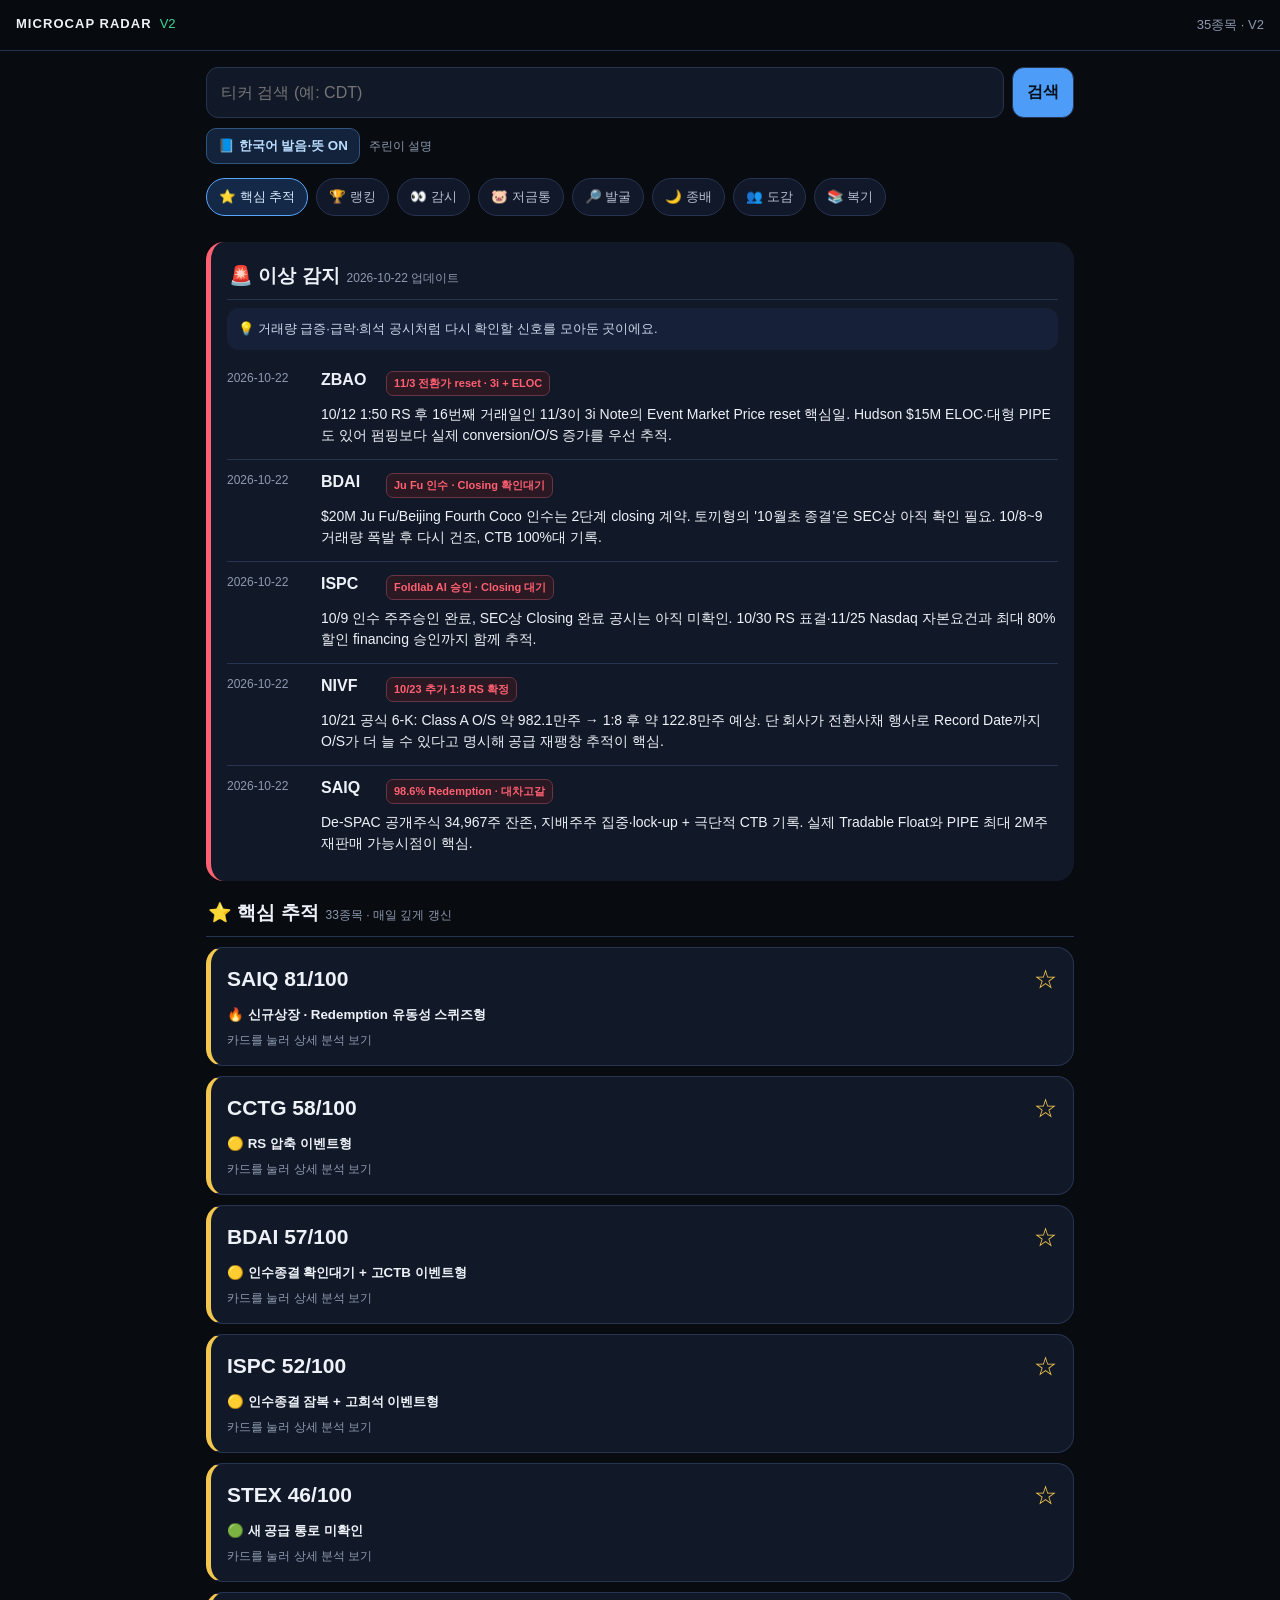
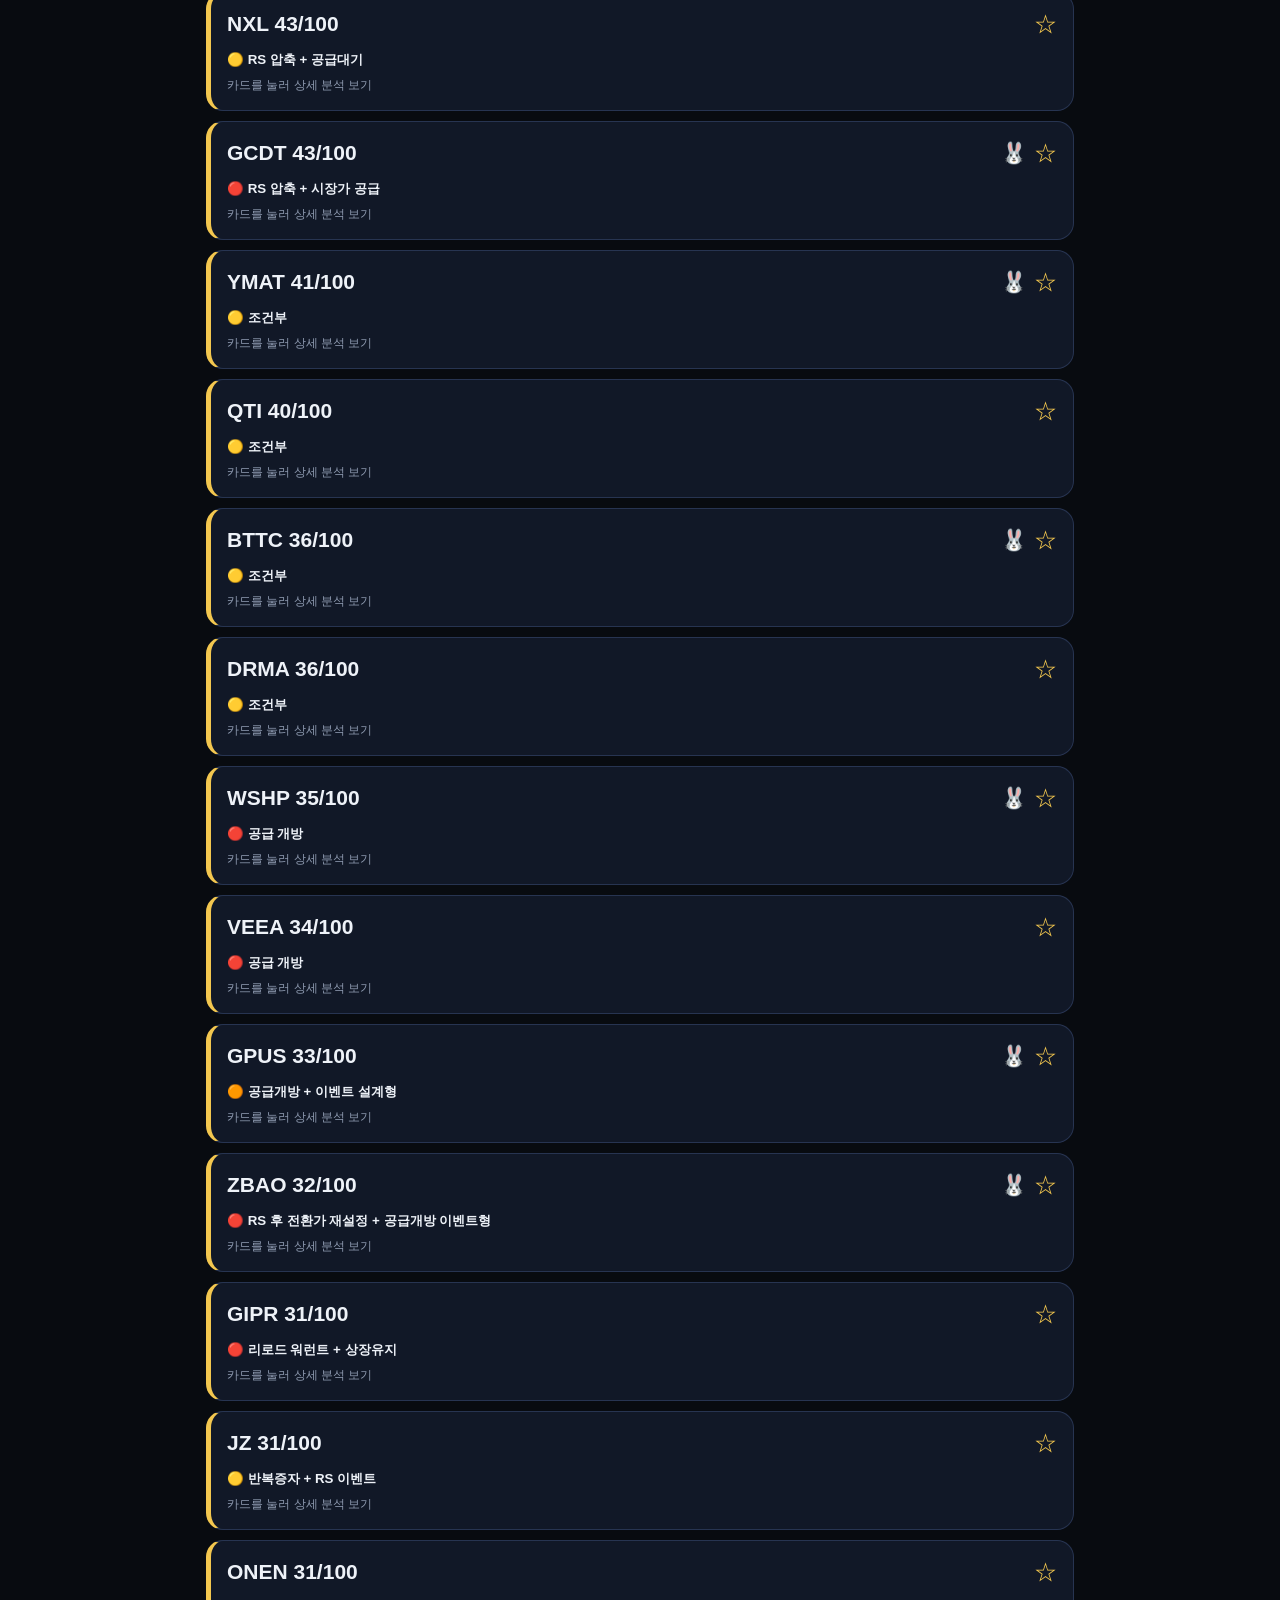
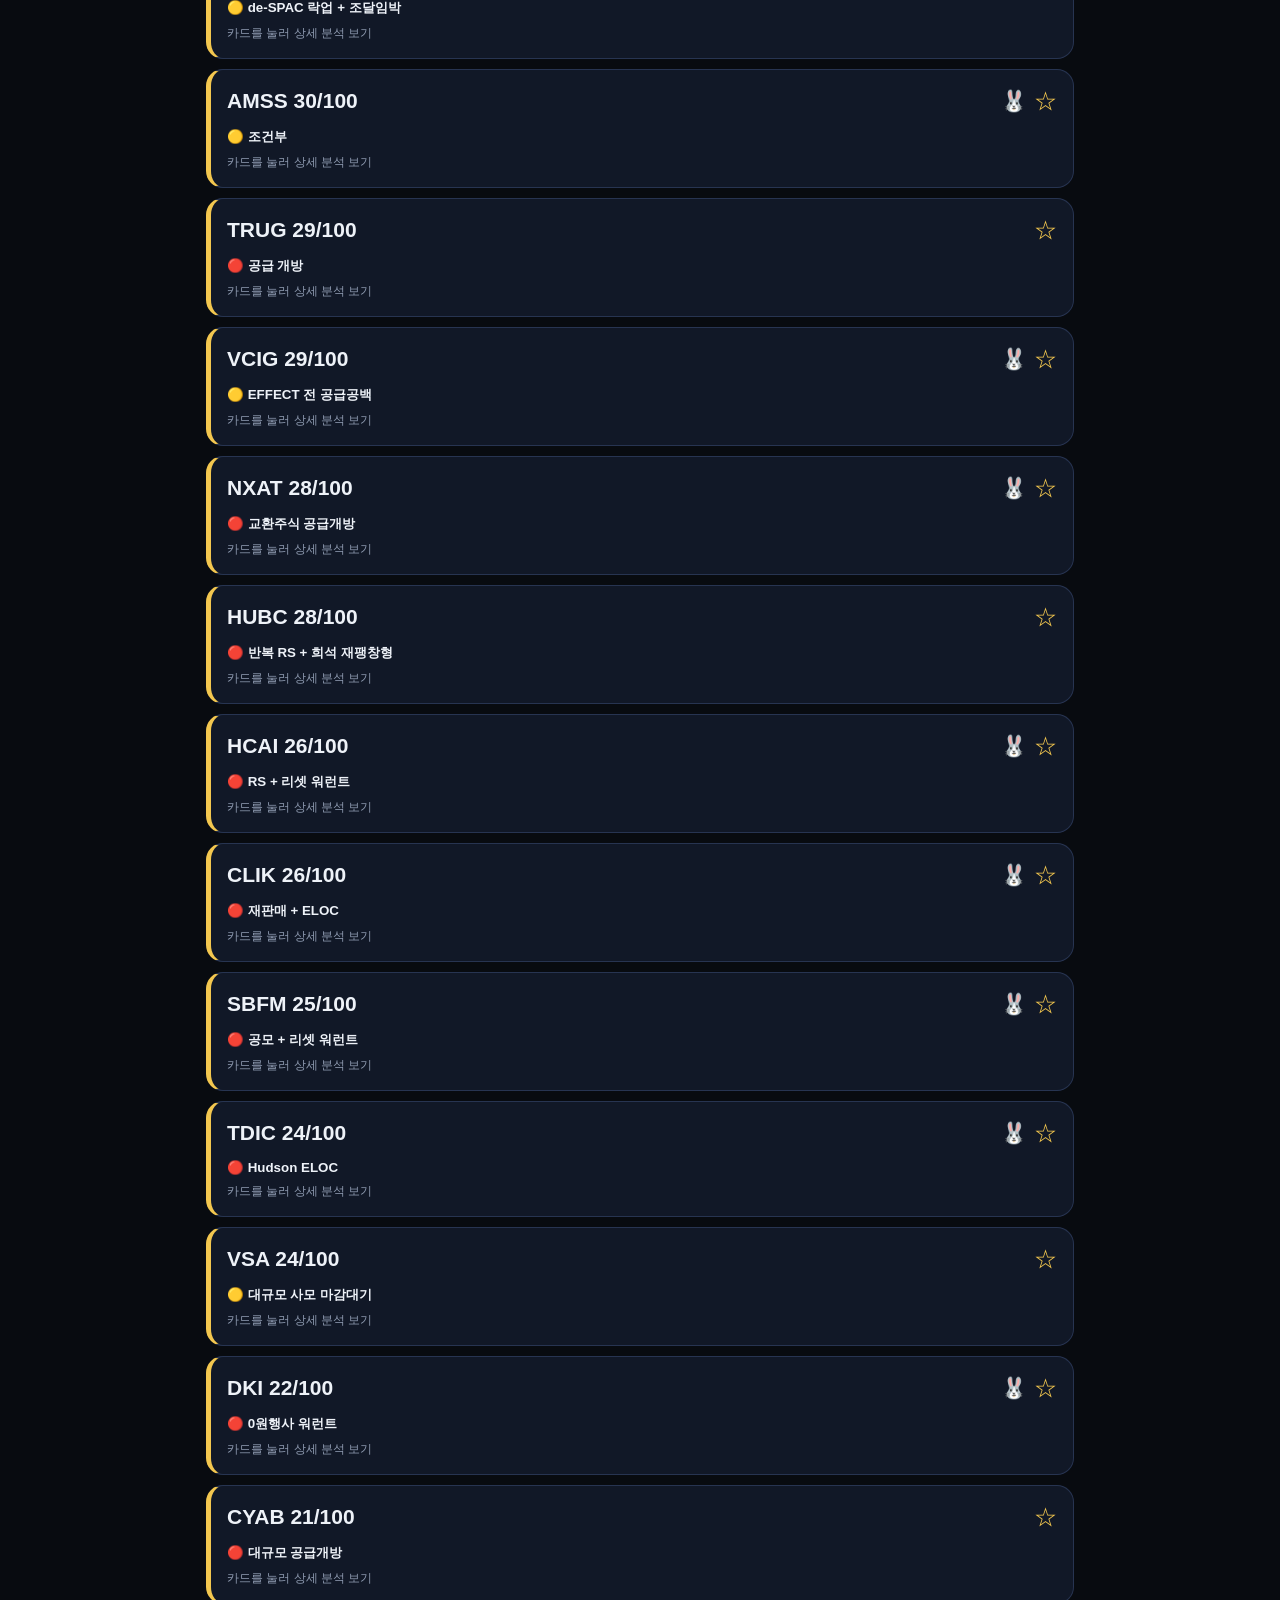
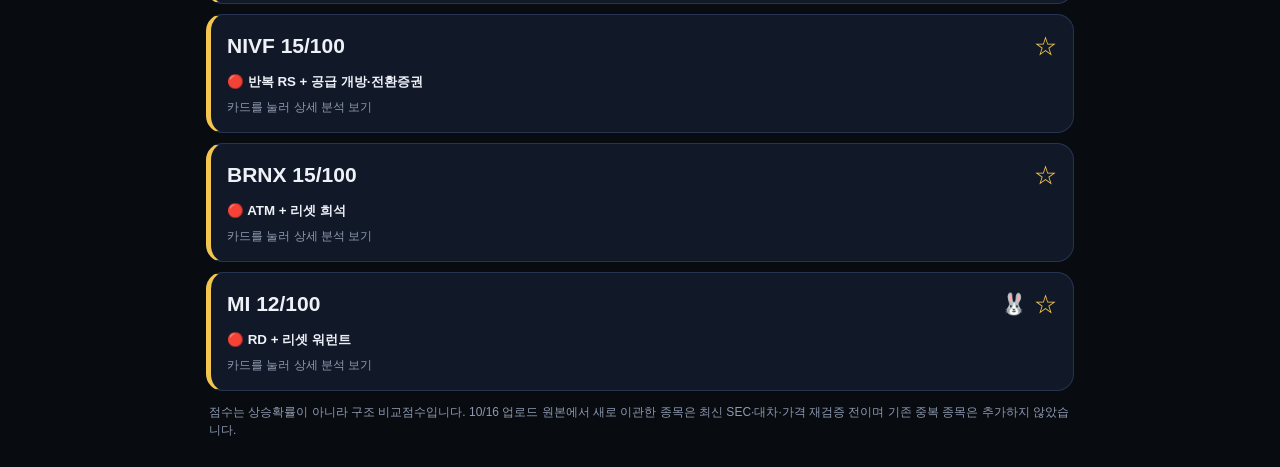
==== v2/index.html @ d3573df9 "V72 daily refresh cache bump" ====
<!doctype html>
<html lang="ko"><head><meta charset="utf-8"><meta name="viewport" content="width=device-width,initial-scale=1"><meta http-equiv="Cache-Control" content="no-cache, no-store, must-revalidate"><title>Microcap Radar V2</title><link rel="stylesheet" href="./app.css?v=20261023-72"></head>
<body><header><div><b>MICROCAP RADAR</b><span class="v">V2</span></div><div id="status">데이터 로딩…</div></header>
<main><section class="search"><input id="q" autocomplete="off" placeholder="티커 검색 (예: CDT)"><button id="go">검색</button></section><section class="tools"><button type="button" id="learnToggle" class="learnToggle" aria-pressed="true">📘 한국어 발음·뜻 ON</button><span>주린이 설명</span></section><nav id="tabs"></nav><section id="view"><div class="empty">데이터 로딩…</div></section></main>
<script src="./app.js?v=20261023-72"></script><script src="./discovery-v50.js?v=20261023-72"></script><script src="./discovery-august-v51.js?v=20261023-72"></script><script src="./discovery-july-v52.js?v=20261023-72"></script><script src="./supply-v20.js?v=20261023-72"></script><script src="./review-latest-v26.js?v=20261023-72"></script><script src="./review-framework-v47.js?v=20261023-72"></script><script src="./review-pattern-master-v55.js?v=20261023-72"></script><script src="./review-april-v71.js?v=20261023-72"></script><script src="./review-collapsed-v64.js?v=20261023-72"></script><script src="./home.js?v=20261023-72"></script><script src="./rankings.js?v=20261023-72"></script><script src="./closing.js?v=20261023-72"></script><script src="./piggy.js?v=20261023-72"></script><script src="./watch.js?v=20261023-72"></script><script src="./remove-memo-v40.js?v=20261023-72"></script><script src="./short-latest-v46.js?v=20261023-72"></script></body></html>
---- v2/app.css ----
:root{color-scheme:dark;--bg:#080b10;--panel:#111827;--panel2:#151f33;--line:#273451;--text:#eef2f8;--muted:#8e9ab0;--green:#38d996;--yellow:#f3c74f;--red:#ff6072;--blue:#5aa7ff;--purple:#a97cff}*{box-sizing:border-box}body{margin:0;background:var(--bg);color:var(--text);font-family:-apple-system,BlinkMacSystemFont,"Segoe UI",sans-serif}header{position:sticky;top:0;z-index:3;display:flex;justify-content:space-between;gap:12px;padding:16px;border-bottom:1px solid var(--line);background:#080b10f2;font-size:13px}header b{letter-spacing:.08em}.v{margin-left:8px;color:var(--green)}#status{color:var(--muted)}main{max-width:900px;margin:auto;padding:16px}.search{display:flex;gap:8px}.search input{flex:1}.search input,.search button{background:var(--panel);border:1px solid var(--line);color:var(--text);padding:14px;border-radius:12px;font-size:16px}.search button{font-weight:800;background:#4d9cf8;color:#06111e}.tools{display:flex;align-items:center;gap:9px;margin-top:10px;color:var(--muted);font-size:12px}.learnToggle{border:1px solid #31547b;background:#12233b;color:#b9dcff;padding:8px 11px;border-radius:10px;font-weight:750}.learnToggle.off{border-color:var(--line);background:#101724;color:var(--muted)}nav{display:flex;gap:8px;overflow:auto;padding:14px 0;scrollbar-width:none}nav button{white-space:nowrap;border:1px solid var(--line);background:#10182a;color:#b7c0d1;padding:9px 12px;border-radius:999px}nav button.active{border-color:var(--blue);background:#142847;color:#d7eaff}.card{background:var(--panel);border:1px solid var(--line);border-radius:18px;padding:17px;margin:12px 0}.hero{border-left:5px solid var(--yellow)}.hero.redBorder{border-left-color:var(--red)}.hero.greenBorder{border-left-color:var(--green)}.heroTop{display:flex;justify-content:space-between;align-items:flex-start;gap:12px}.hero h1,.discoveryHero h1,.reviewHero h1{margin:0;font-size:31px}.discoveryHero{border-left:5px solid var(--blue)}.reviewHero{border-left:5px solid var(--green)}.sub,.muted{color:var(--muted);margin-top:4px}.score{font-size:27px;font-weight:900}.red{color:var(--red)}.yellow{color:var(--yellow)}.green{color:var(--green)}.blue{color:var(--blue)}.badges{display:flex;gap:7px;flex-wrap:wrap;margin:13px 0}.badges span{padding:5px 9px;border-radius:8px;background:#182238;font-size:13px;font-weight:700}.lead{font-size:15px;line-height:1.55}.metricgrid{display:grid;grid-template-columns:1fr 1fr;gap:9px;margin:12px 0}.metric{background:var(--panel2);border:1px solid var(--line);border-radius:14px;padding:13px}.metric span{display:block;color:var(--muted);font-size:12px;margin-bottom:6px}.metric b{font-size:14px;line-height:1.4}h2{font-size:18px;margin:0 0 13px}.row{display:grid;grid-template-columns:minmax(100px,35%) 1fr;gap:14px;padding:10px 0;border-bottom:1px solid #202b40;line-height:1.45}.row:last-child{border:0}.row strong{font-size:14px}.key{color:var(--muted);font-size:13px}.items{display:grid;gap:9px}.item{background:#151f31;border-radius:12px;padding:12px 13px;line-height:1.55}.danger{border-left:4px solid var(--red)}.schedule{border-left:4px solid var(--yellow)}.validation{border-left:4px solid var(--purple)}.memoCard{border-left:4px solid var(--blue)}.memo{white-space:pre-wrap;line-height:1.65}.empty{color:var(--muted);padding:40px 4px;text-align:center}.error{color:var(--red)}.term{white-space:nowrap}.termHelp{display:inline;color:#8fb2d8;font-size:.82em;font-weight:500}.termHelp:before{content:' ('}.termHelp:after{content:')'}body.hideLearn .termHelp{display:none}.beginnerNote{margin:12px 0 0;background:#142139;border:1px solid #243b5d;border-radius:12px;padding:11px 12px;color:#c9d9eb;font-size:13px;line-height:1.55}.beginnerNote b{color:#fff}.discoveryList{display:grid;gap:8px}.candidate{width:100%;display:grid;grid-template-columns:30px 1fr 52px;gap:10px;align-items:center;text-align:left;border:1px solid var(--line);background:var(--panel2);color:var(--text);border-radius:14px;padding:12px}.rank{color:var(--muted);font-weight:800}.candidateMain b{display:block;font-size:17px}.candidateMain small{display:block;color:var(--muted);margin-top:4px;line-height:1.35}.candidateScore{text-align:right;font-size:20px;font-weight:900;color:var(--blue)}.candidateScore small{display:block;font-size:11px;color:var(--muted);margin-top:3px}.discoveryFoot{font-size:12px;line-height:1.5;margin-top:12px}.homeSection{margin:12px 0}.homeTitle{display:flex;align-items:baseline;gap:7px;padding:7px 2px 10px;border-bottom:1px solid var(--line)}.homeTitle b{font-size:19px}.homeTitle span{font-size:12px;color:var(--muted)}.anomalyPanel{border-left:5px solid var(--red);background:var(--panel);border-radius:18px;padding:14px 16px}.anomalyHint{background:#172039;border-radius:12px;padding:11px;margin:8px 0;color:#cbd6e8;font-size:13px;line-height:1.5}.anomalyRow{display:grid;grid-template-columns:84px 55px auto;gap:8px 10px;padding:13px 0;border-bottom:1px solid var(--line);align-items:start}.anomalyRow:last-child{border:0}.aDate{color:var(--muted);font-size:12px}.aBadge{color:var(--red);border:1px solid #693443;background:#2a1822;padding:4px 7px;border-radius:7px;font-size:11px;font-weight:800;width:max-content}.aText{grid-column:2/4;line-height:1.5;font-size:14px}.coreGrid{display:grid;grid-template-columns:1fr;gap:10px;margin-top:10px}.coreCard{text-align:left;color:var(--text);background:var(--panel);border:1px solid var(--line);border-left:5px solid var(--yellow);border-radius:17px;padding:16px}.coreTop{display:flex;justify-content:space-between;align-items:center}.coreTop strong{font-size:21px}.coreTop em{font-style:normal}.coreTop span{font-size:23px;color:var(--yellow)}.coreSignal{font-weight:800;margin:11px 0 8px}.coreCard small,.homeNote{color:var(--muted);font-size:12px}.homeNote{line-height:1.5;padding:0 3px}.reviewLegend{margin-top:10px;padding:10px 12px;border-radius:11px;background:#132036;color:#c8d7ea;font-size:13px}.patternList{display:grid;gap:8px}.pattern{background:var(--panel2);border:1px solid var(--line);border-radius:13px;padding:11px 13px}.pattern summary{font-weight:850;cursor:pointer}.pattern p{font-size:13px;line-height:1.5;margin:9px 0 0}.reviewCases{display:grid;gap:10px}.reviewCase{background:var(--panel2);border:1px solid var(--line);border-radius:15px;padding:14px}.reviewTop b{font-size:19px}.reviewTop span{display:block;color:var(--muted);font-size:12px;margin-top:3px}.pricePath{display:flex;align-items:center;gap:7px;flex-wrap:wrap;margin:11px 0 8px;font-size:14px}.pricePath span{background:#101a2c;border-radius:9px;padding:7px 9px}.pricePath small{color:var(--muted);margin-left:4px}.pricePath i{font-style:normal;color:var(--muted)}.setup,.lesson{font-size:13px;line-height:1.55;margin:7px 0}.lesson{color:#d9e5f3}.reviewCase .lesson{border-top:1px solid #26334a;padding-top:8px}.rankTabs{display:flex;gap:7px;overflow-x:auto;padding:4px 0 10px;scrollbar-width:none}.rankTabs button{flex:0 0 auto;border:1px solid var(--line);background:#111a2d;color:#aeb9cd;border-radius:10px;padding:8px 11px;font-size:12px;font-weight:800}.rankTabs button.active{border-color:var(--blue);background:#163056;color:#dbeaff}.rankDesc{font-size:12px;line-height:1.45;margin-bottom:7px}.rankList{border-top:1px solid var(--line)}.rankRow{width:100%;display:grid;grid-template-columns:39px 1fr 59px;gap:8px;align-items:center;text-align:left;border:0;border-bottom:1px solid var(--line);background:transparent;color:var(--text);padding:13px 5px}.rankRow:last-child{border-bottom:0}.rankNo{font-size:21px;font-weight:850;text-align:center}.rankMain b{display:block;font-size:18px;letter-spacing:.02em}.rankMain small{display:block;color:var(--muted);font-size:11px;line-height:1.35;margin-top:3px}.rankMain .rankReason{color:#b9c8dc;font-size:11px}.rankRow>strong{font-size:19px;text-align:right;color:#eef3fb;white-space:nowrap}.ladderCard{border-left:4px solid var(--purple)}.ladderHint,.supplyHint{background:#151f31;border-radius:11px;padding:10px 11px;color:#b8c5d8;font-size:12px;line-height:1.5;margin-bottom:12px}.ladder{position:relative;padding-left:14px}.ladder:before{content:'';position:absolute;left:20px;top:9px;bottom:9px;width:2px;background:#334566}.ladderStep{position:relative;display:grid;grid-template-columns:105px 1fr;gap:12px;padding:11px 0 11px 24px;border-bottom:1px solid #202b40}.ladderStep:last-child{border:0}.ladderStep:before{content:'';position:absolute;left:0;top:18px;width:11px;height:11px;border-radius:50%;background:#101827;border:3px solid #65789c}.ladderStep.current:before{background:var(--blue);border-color:var(--blue)}.ladderStep.risk:before{border-color:var(--red)}.ladderStep.gate:before{border-color:var(--yellow)}.ladderPrice b{font-size:18px}.ladderPrice span{display:block;margin-top:3px;font-size:12px;color:var(--green)}.ladderInfo strong{font-size:14px}.ladderInfo small{display:block;color:var(--muted);font-size:12px;line-height:1.45;margin-top:4px}.supplyCard{border-left:4px solid var(--red)}.supplyHead{display:flex;justify-content:space-between;gap:10px}.supplyHead>b{color:var(--red);font-size:13px}.supplyStats{display:grid;grid-template-columns:repeat(3,1fr);gap:8px;margin-bottom:13px}.supplyStats>div{background:#151f31;border-radius:12px;padding:11px}.supplyStats span{display:block;color:var(--muted);font-size:11px;line-height:1.3;min-height:28px}.supplyStats b{display:block;font-size:14px;line-height:1.35;margin-top:5px}.supplyItems{border-top:1px solid var(--line)}.supplyItem{padding:13px 0;border-bottom:1px solid #202b40}.supplyItem:last-child{border:0}.supplyItem>div{display:flex;justify-content:space-between;gap:10px}.supplyItem strong{font-size:15px}.supplyItem>div>b{font-size:15px;text-align:right}.supplyItem>span{display:inline-block;margin-top:6px;padding:4px 7px;border-radius:7px;background:#2a1822;border:1px solid #693443;color:#ff7d8b;font-size:11px;font-weight:800}.supplyItem p{margin:7px 0 0;color:var(--muted);font-size:12px;line-height:1.5}@media(max-width:520px){main{padding:12px}.hero h1,.discoveryHero h1,.reviewHero h1{font-size:27px}.score{font-size:24px}.row{font-size:13px}.card{padding:15px}.metricgrid{grid-template-columns:1fr 1fr}.term{white-space:normal}.anomalyRow{grid-template-columns:76px 48px auto}.aText{grid-column:2/4}.coreCard{padding:15px}.pricePath{gap:5px}.reviewCase{padding:13px}.rankTabs{gap:6px;padding-bottom:10px}.rankTabs button{padding:8px 11px;font-size:12px}.rankList{margin:0 -1px}.rankRow{grid-template-columns:38px minmax(0,1fr) 58px;gap:8px;padding:13px 3px}.rankNo{font-size:21px}.rankMain b{font-size:18px}.rankMain small{font-size:11px;margin-top:3px;line-height:1.35}.rankRow>strong{font-size:19px}.rankDesc{font-size:12px}.ladderStep{grid-template-columns:92px 1fr;gap:9px;padding-left:22px}.ladderPrice b{font-size:17px}.supplyStats{gap:6px}.supplyStats>div{padding:9px 8px}.supplyStats b{font-size:12px}.supplyItem strong,.supplyItem>div>b{font-size:14px}}
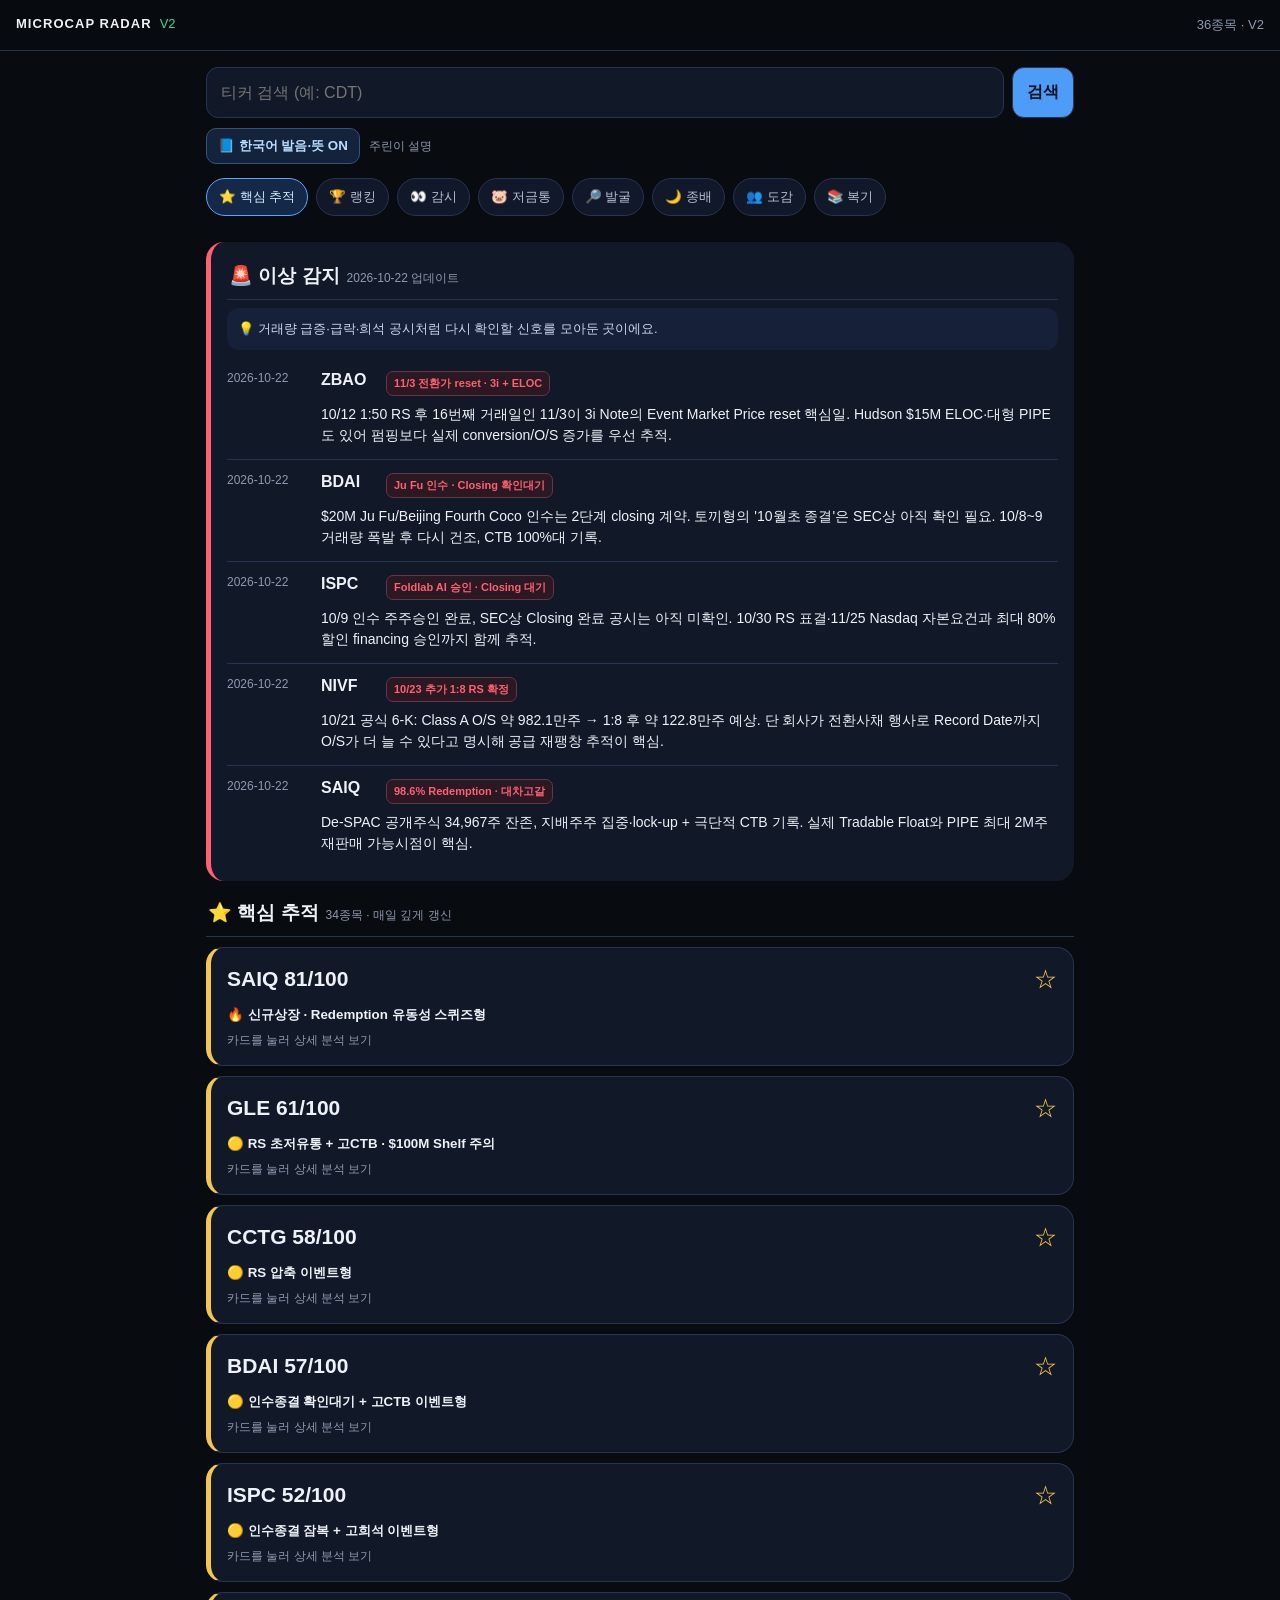
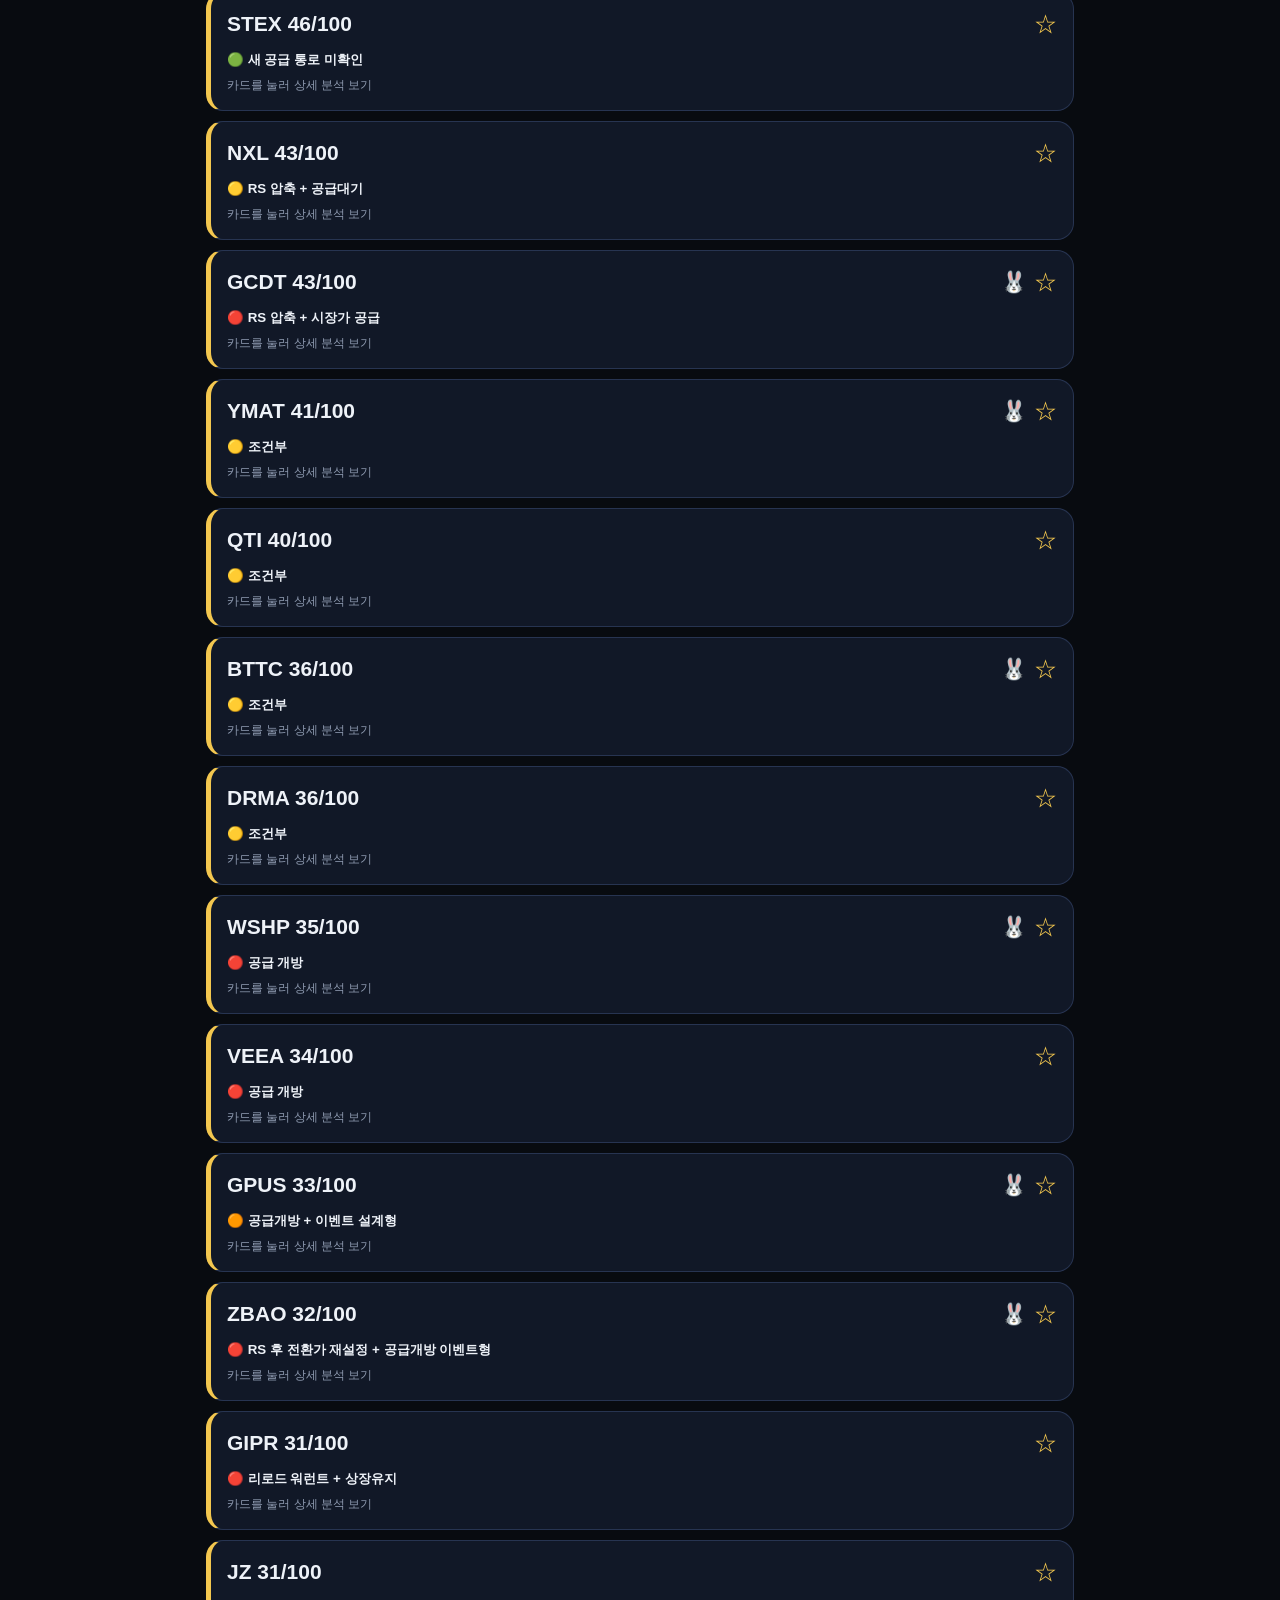
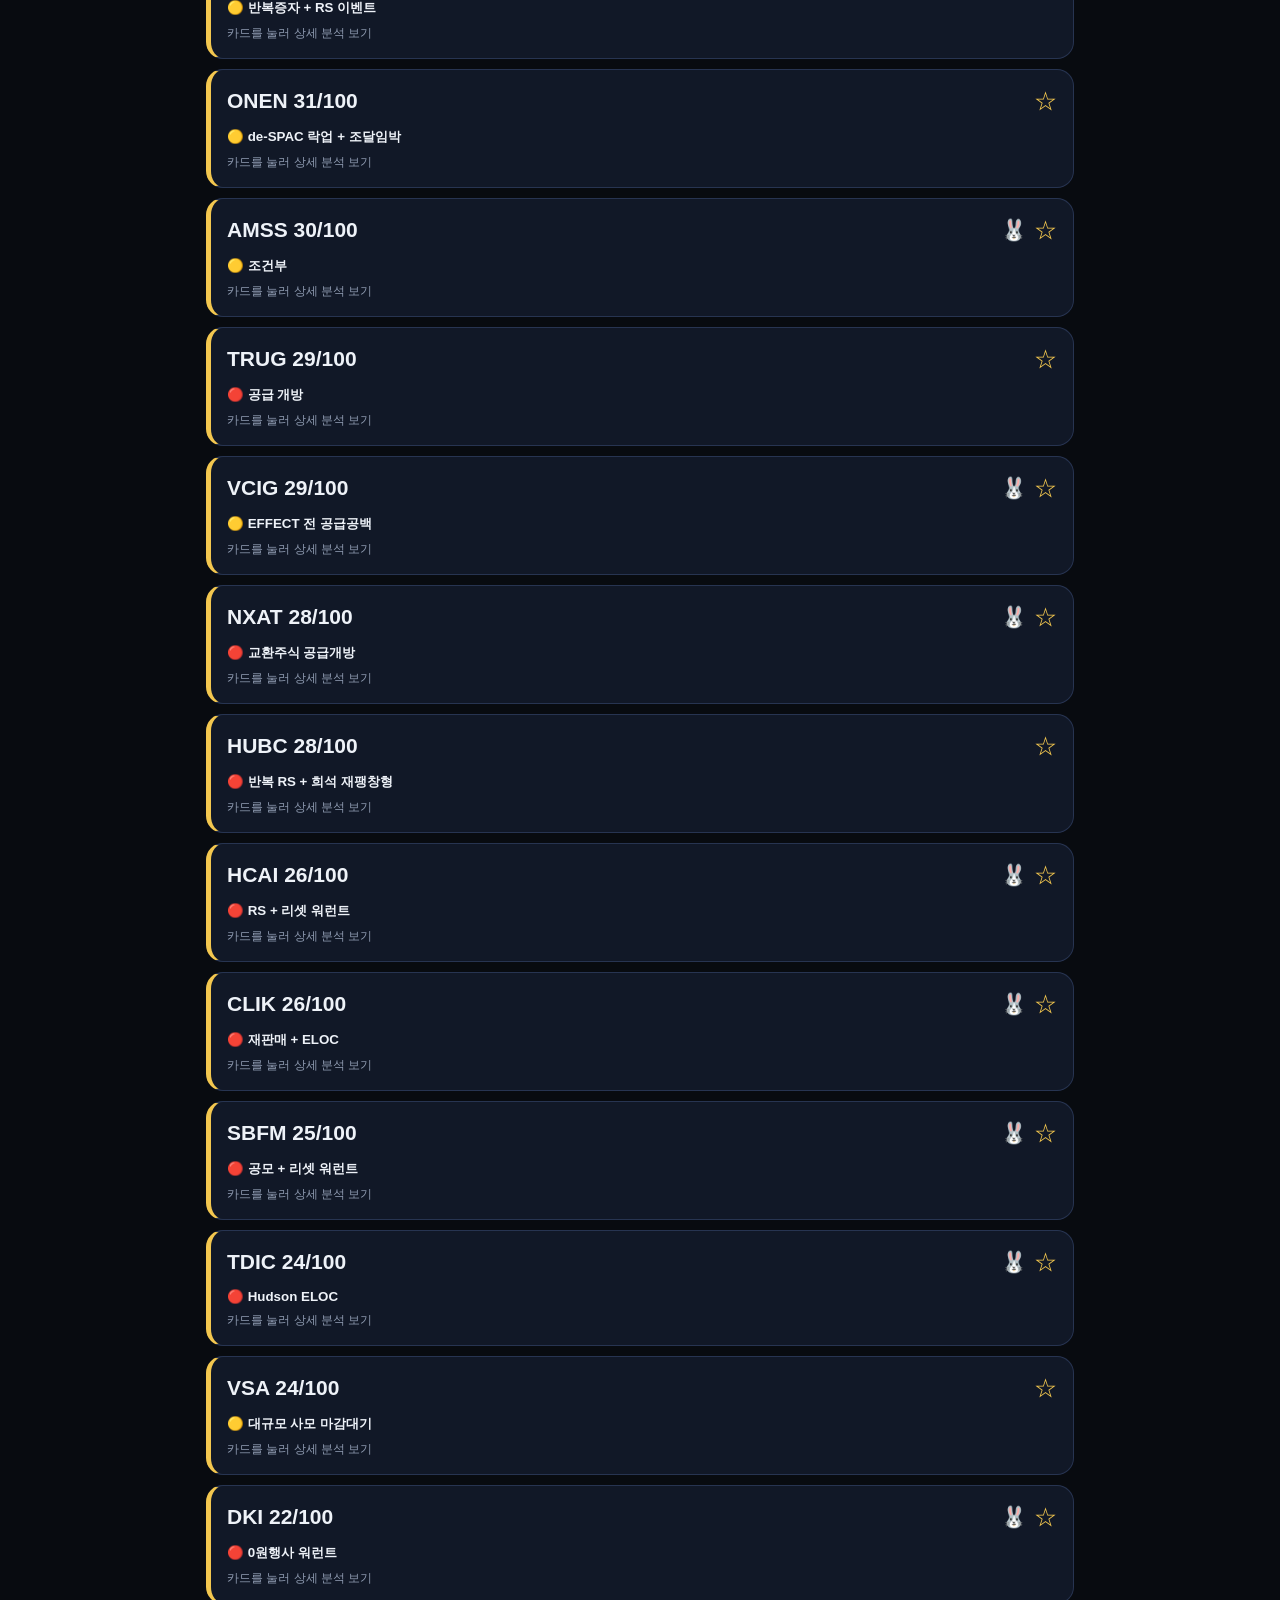
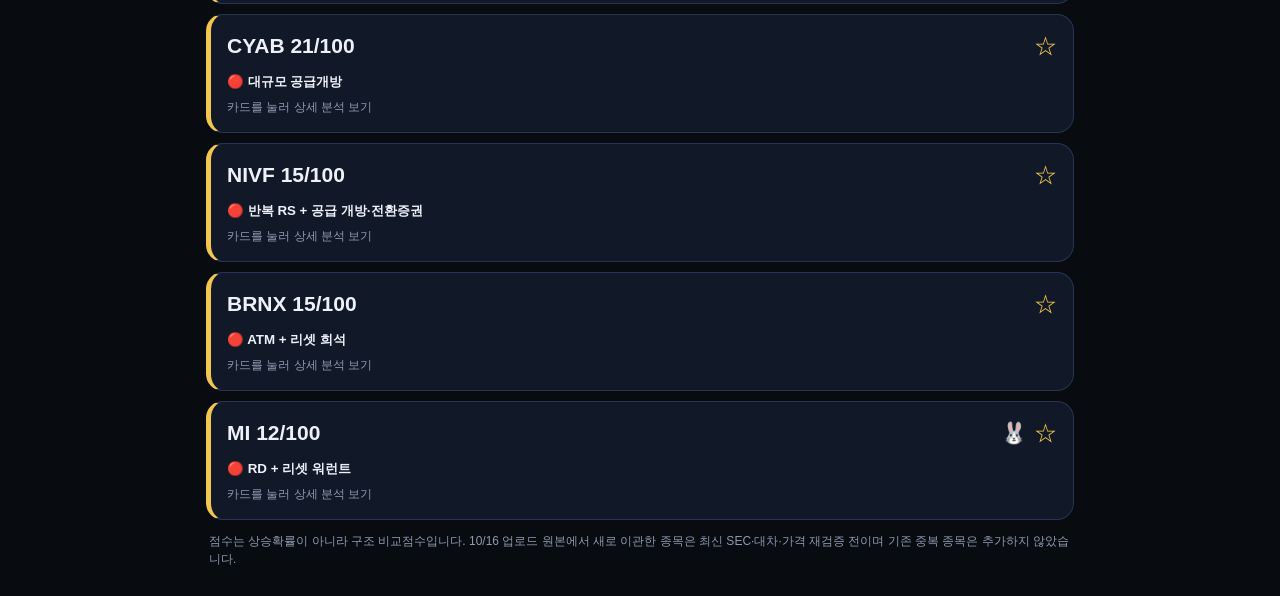
==== commit 4bb615c7: "Load GLE V74 integration" ====
--- a/v2/index.html
+++ b/v2/index.html
@@ -1,5 +1,5 @@
 <!doctype html>
-<html lang="ko"><head><meta charset="utf-8"><meta name="viewport" content="width=device-width,initial-scale=1"><meta http-equiv="Cache-Control" content="no-cache, no-store, must-revalidate"><title>Microcap Radar V2</title><link rel="stylesheet" href="./app.css?v=20261023-72"></head>
+<html lang="ko"><head><meta charset="utf-8"><meta name="viewport" content="width=device-width,initial-scale=1"><meta http-equiv="Cache-Control" content="no-cache, no-store, must-revalidate"><title>Microcap Radar V2</title><link rel="stylesheet" href="./app.css?v=20261023-74"></head>
 <body><header><div><b>MICROCAP RADAR</b><span class="v">V2</span></div><div id="status">데이터 로딩…</div></header>
 <main><section class="search"><input id="q" autocomplete="off" placeholder="티커 검색 (예: CDT)"><button id="go">검색</button></section><section class="tools"><button type="button" id="learnToggle" class="learnToggle" aria-pressed="true">📘 한국어 발음·뜻 ON</button><span>주린이 설명</span></section><nav id="tabs"></nav><section id="view"><div class="empty">데이터 로딩…</div></section></main>
-<script src="./app.js?v=20261023-72"></script><script src="./discovery-v50.js?v=20261023-72"></script><script src="./discovery-august-v51.js?v=20261023-72"></script><script src="./discovery-july-v52.js?v=20261023-72"></script><script src="./supply-v20.js?v=20261023-72"></script><script src="./review-latest-v26.js?v=20261023-72"></script><script src="./review-framework-v47.js?v=20261023-72"></script><script src="./review-pattern-master-v55.js?v=20261023-72"></script><script src="./review-april-v71.js?v=20261023-72"></script><script src="./review-collapsed-v64.js?v=20261023-72"></script><script src="./home.js?v=20261023-72"></script><script src="./rankings.js?v=20261023-72"></script><script src="./closing.js?v=20261023-72"></script><script src="./piggy.js?v=20261023-72"></script><script src="./watch.js?v=20261023-72"></script><script src="./remove-memo-v40.js?v=20261023-72"></script><script src="./short-latest-v46.js?v=20261023-72"></script></body></html>+<script src="./gle-v74.js?v=20261023-74"></script><script src="./app.js?v=20261023-74"></script><script src="./discovery-v50.js?v=20261023-74"></script><script src="./discovery-august-v51.js?v=20261023-74"></script><script src="./discovery-july-v52.js?v=20261023-74"></script><script src="./supply-v20.js?v=20261023-74"></script><script src="./review-latest-v26.js?v=20261023-74"></script><script src="./review-framework-v47.js?v=20261023-74"></script><script src="./review-pattern-master-v55.js?v=20261023-74"></script><script src="./review-april-v71.js?v=20261023-74"></script><script src="./review-daily-v73.js?v=20261023-74"></script><script src="./review-collapsed-v64.js?v=20261023-74"></script><script src="./home.js?v=20261023-74"></script><script src="./rankings.js?v=20261023-74"></script><script src="./closing.js?v=20261023-74"></script><script src="./piggy.js?v=20261023-74"></script><script src="./watch.js?v=20261023-74"></script><script src="./remove-memo-v40.js?v=20261023-74"></script><script src="./short-latest-v46.js?v=20261023-74"></script></body></html>
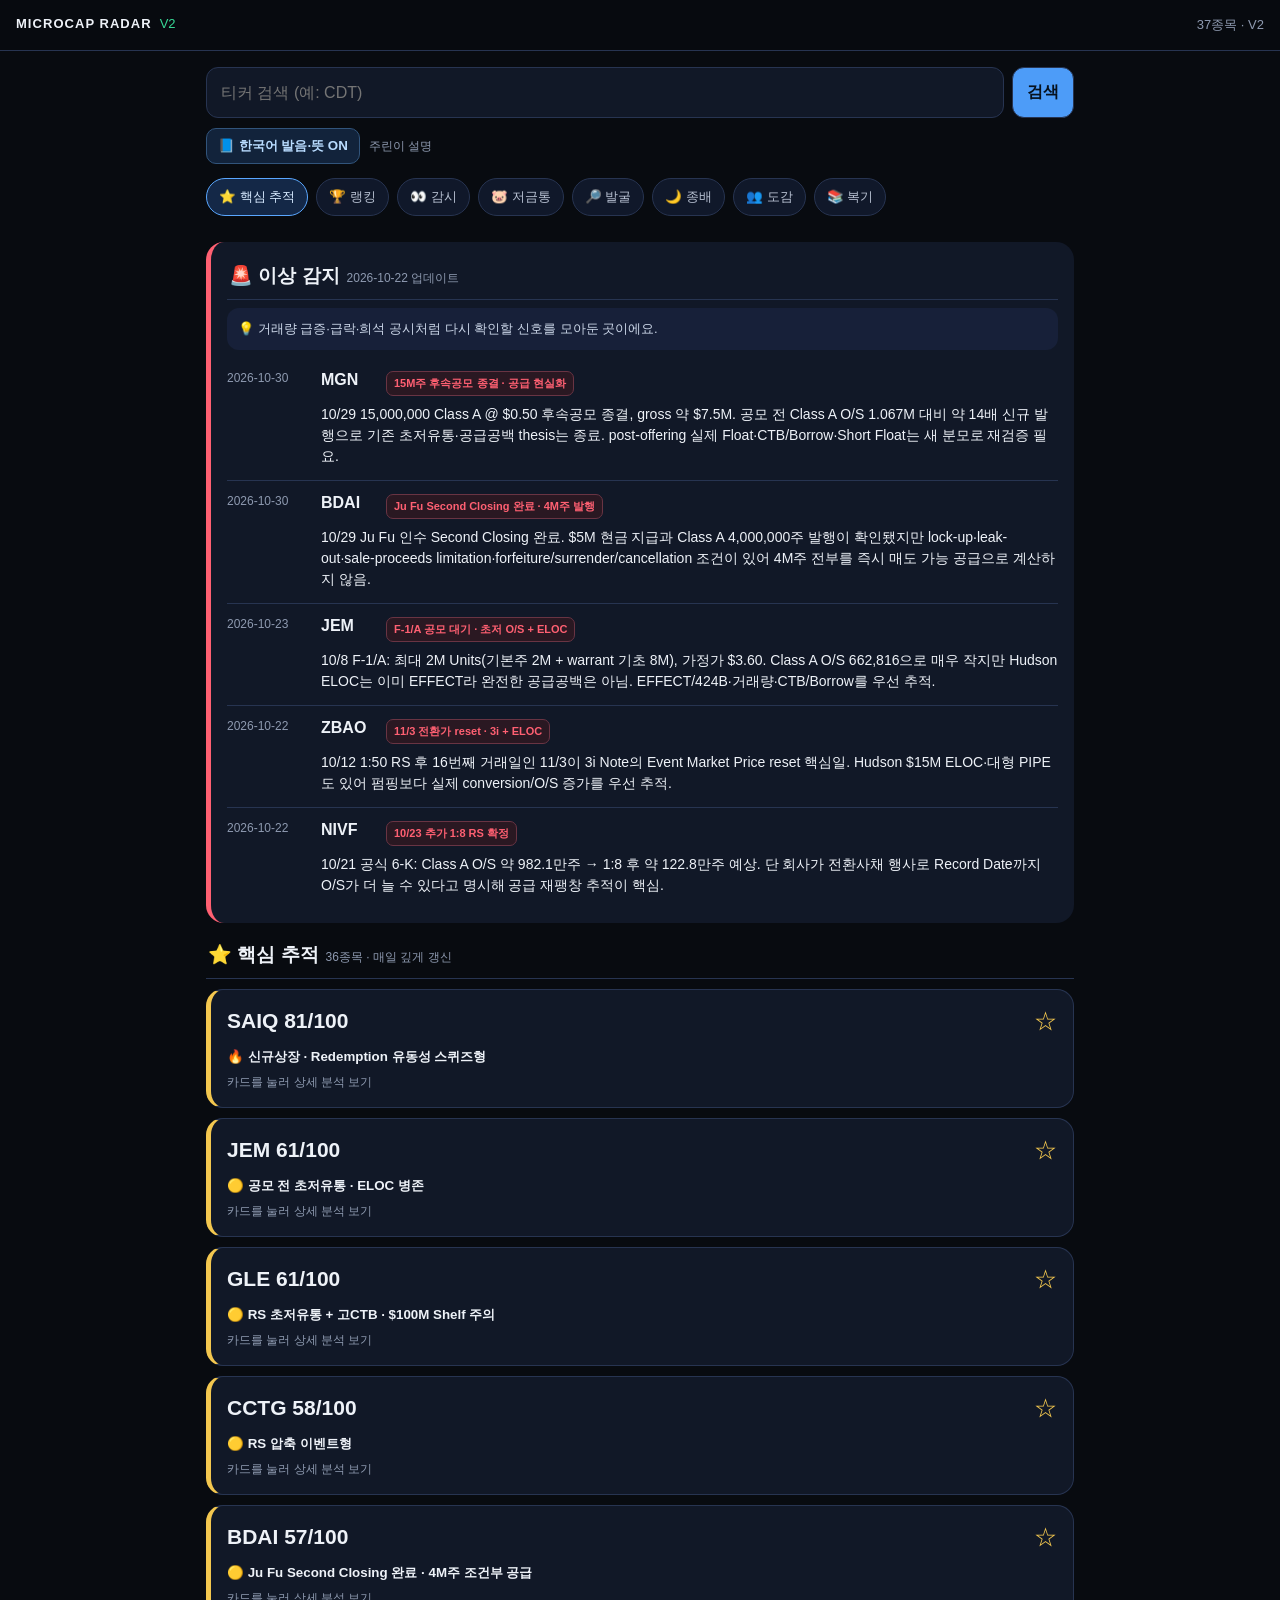
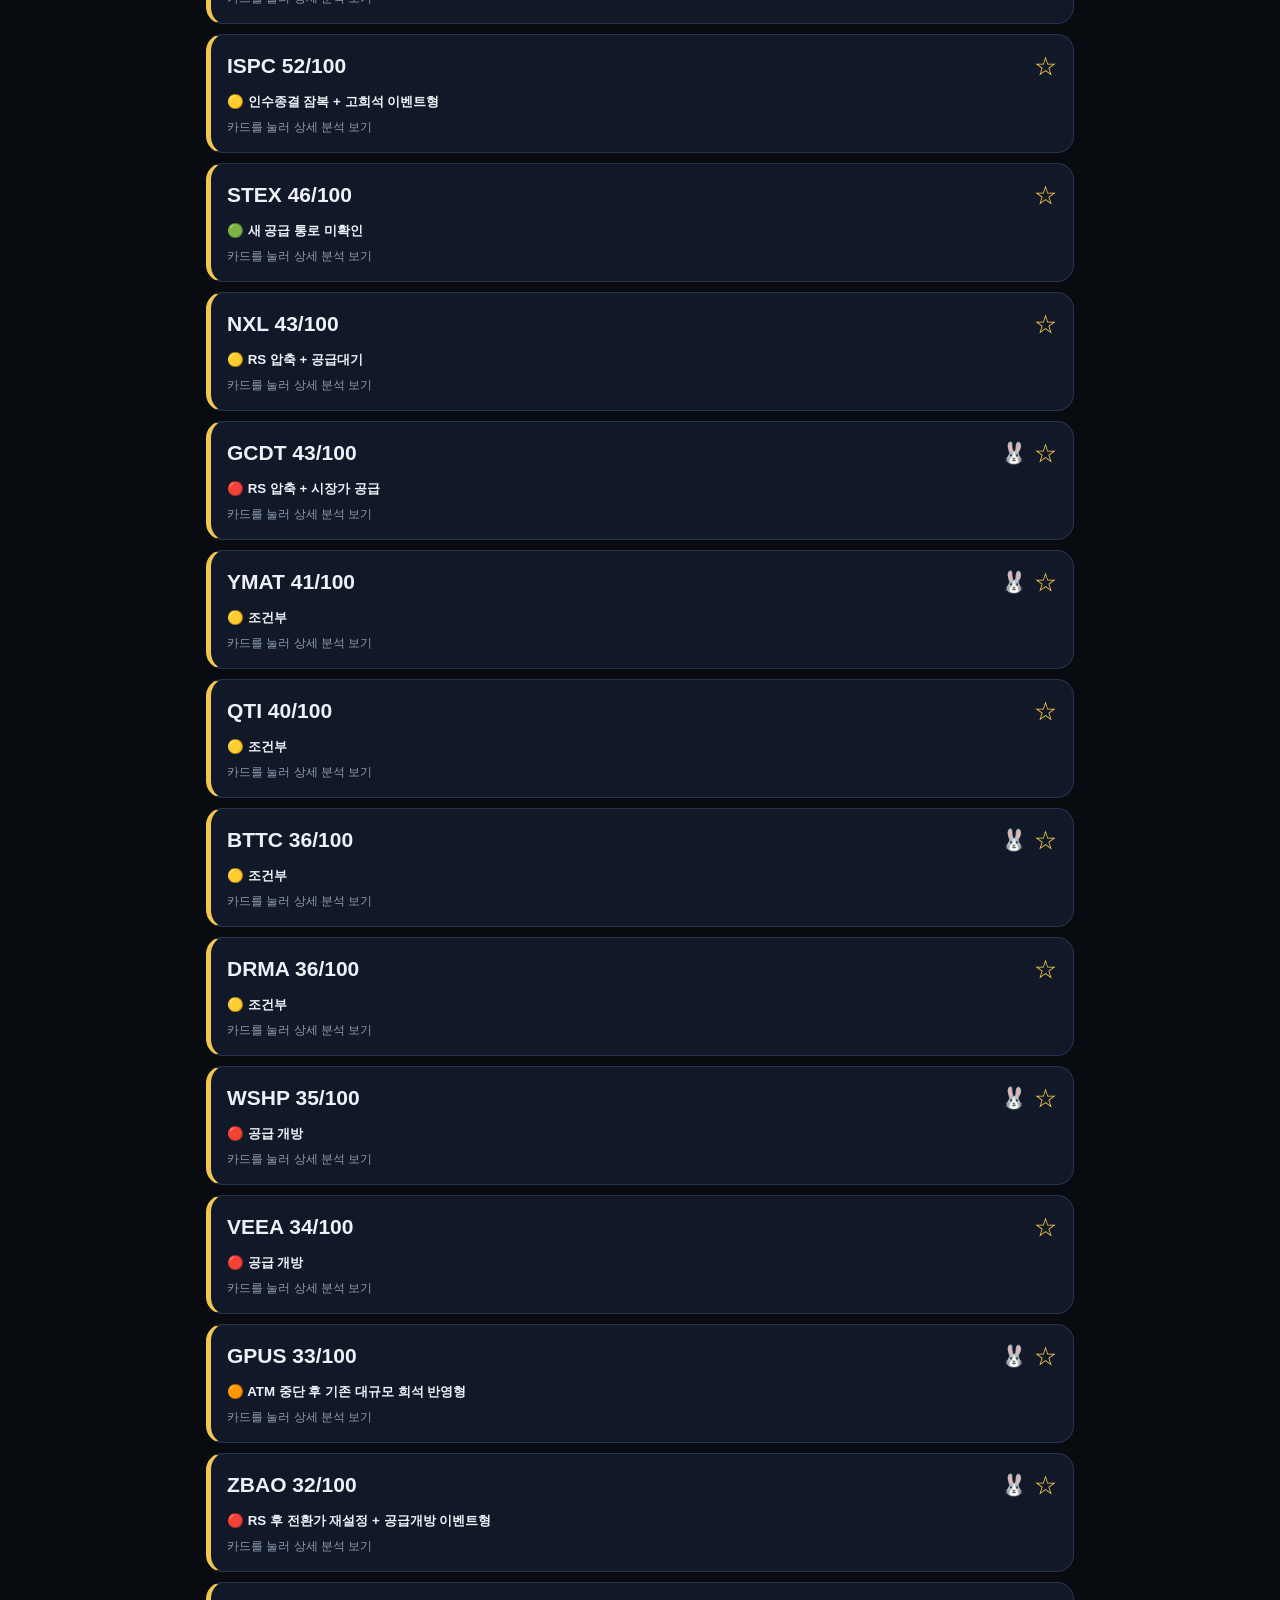
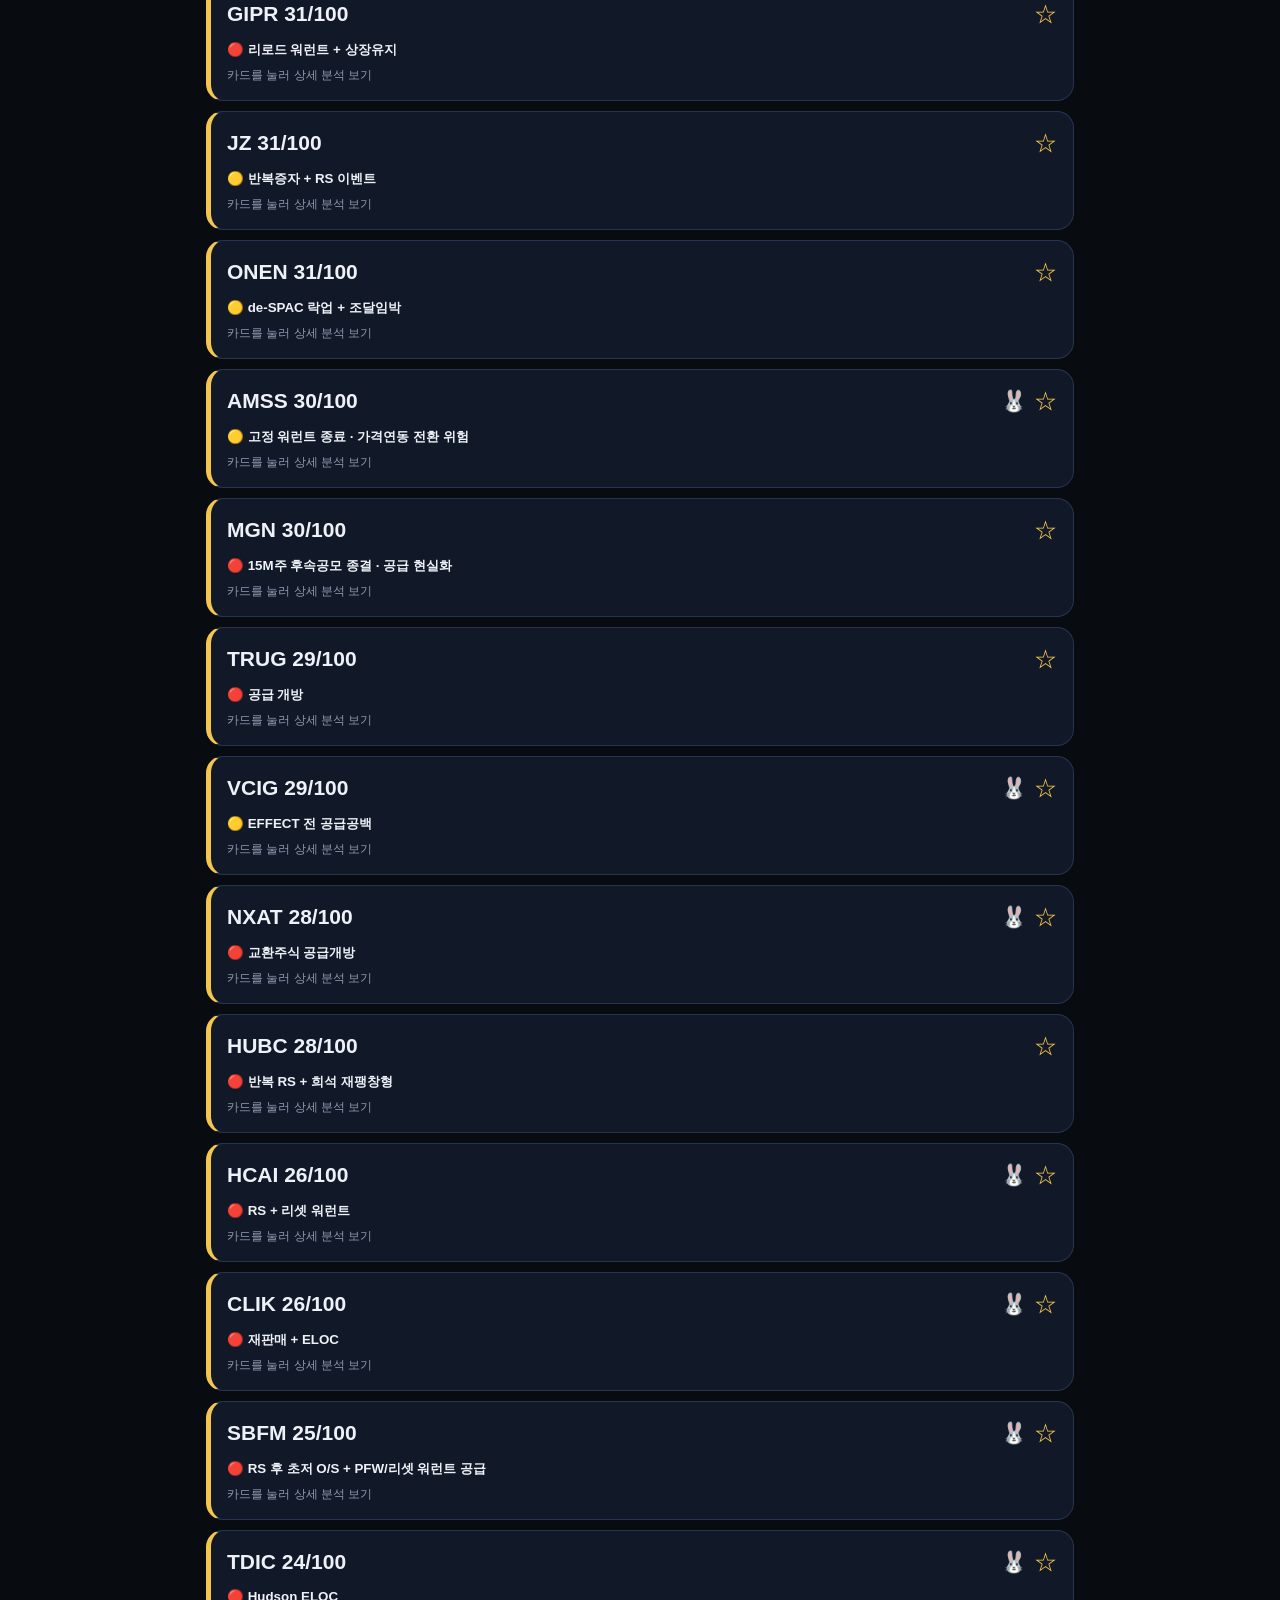
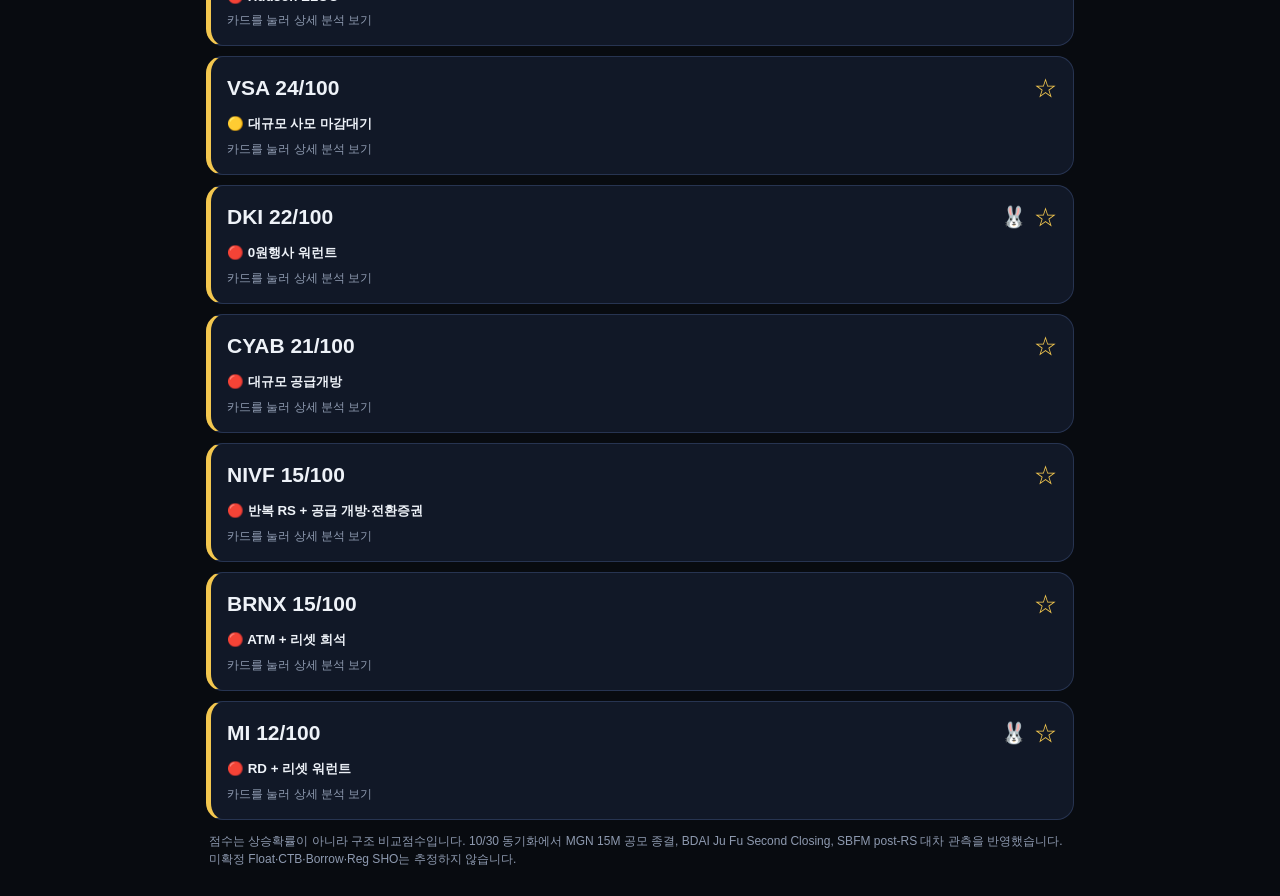
==== commit 2f9cf2fb: "fix(v2): refresh review loader cache after daily review integration" ====
--- a/v2/index.html
+++ b/v2/index.html
@@ -1,5 +1,5 @@
 <!doctype html>
-<html lang="ko"><head><meta charset="utf-8"><meta name="viewport" content="width=device-width,initial-scale=1"><meta http-equiv="Cache-Control" content="no-cache, no-store, must-revalidate"><title>Microcap Radar V2</title><link rel="stylesheet" href="./app.css?v=20261023-74"></head>
+<html lang="ko"><head><meta charset="utf-8"><meta name="viewport" content="width=device-width,initial-scale=1"><meta http-equiv="Cache-Control" content="no-cache, no-store, must-revalidate"><title>Microcap Radar V2</title><link rel="stylesheet" href="./app.css?v=20261023-77"></head>
 <body><header><div><b>MICROCAP RADAR</b><span class="v">V2</span></div><div id="status">데이터 로딩…</div></header>
 <main><section class="search"><input id="q" autocomplete="off" placeholder="티커 검색 (예: CDT)"><button id="go">검색</button></section><section class="tools"><button type="button" id="learnToggle" class="learnToggle" aria-pressed="true">📘 한국어 발음·뜻 ON</button><span>주린이 설명</span></section><nav id="tabs"></nav><section id="view"><div class="empty">데이터 로딩…</div></section></main>
-<script src="./gle-v74.js?v=20261023-74"></script><script src="./app.js?v=20261023-74"></script><script src="./discovery-v50.js?v=20261023-74"></script><script src="./discovery-august-v51.js?v=20261023-74"></script><script src="./discovery-july-v52.js?v=20261023-74"></script><script src="./supply-v20.js?v=20261023-74"></script><script src="./review-latest-v26.js?v=20261023-74"></script><script src="./review-framework-v47.js?v=20261023-74"></script><script src="./review-pattern-master-v55.js?v=20261023-74"></script><script src="./review-april-v71.js?v=20261023-74"></script><script src="./review-daily-v73.js?v=20261023-74"></script><script src="./review-collapsed-v64.js?v=20261023-74"></script><script src="./home.js?v=20261023-74"></script><script src="./rankings.js?v=20261023-74"></script><script src="./closing.js?v=20261023-74"></script><script src="./piggy.js?v=20261023-74"></script><script src="./watch.js?v=20261023-74"></script><script src="./remove-memo-v40.js?v=20261023-74"></script><script src="./short-latest-v46.js?v=20261023-74"></script></body></html>+<script src="./gle-v74.js?v=20261023-77"></script><script src="./app.js?v=20261023-77"></script><script src="./gle-beginner-v75.js?v=20261023-77"></script><script src="./gle-tracker-v76.js?v=20261023-77"></script><script src="./stock-tracker-v77.js?v=20261023-77"></script><script src="./discovery-v50.js?v=20261023-77"></script><script src="./discovery-august-v51.js?v=20261023-77"></script><script src="./discovery-july-v52.js?v=20261023-77"></script><script src="./supply-v20.js?v=20261023-77"></script><script src="./review-latest-v26.js?v=20261105-1"></script><script src="./review-framework-v47.js?v=20261023-77"></script><script src="./review-pattern-master-v55.js?v=20261023-77"></script><script src="./review-april-v71.js?v=20261023-77"></script><script src="./review-daily-v73.js?v=20261023-77"></script><script src="./review-collapsed-v64.js?v=20261023-77"></script><script src="./home.js?v=20261023-77"></script><script src="./rankings.js?v=20261023-77"></script><script src="./closing.js?v=20261023-77"></script><script src="./piggy.js?v=20261023-77"></script><script src="./watch.js?v=20261023-77"></script><script src="./remove-memo-v40.js?v=20261023-77"></script><script src="./short-latest-v46.js?v=20261023-77"></script></body></html>
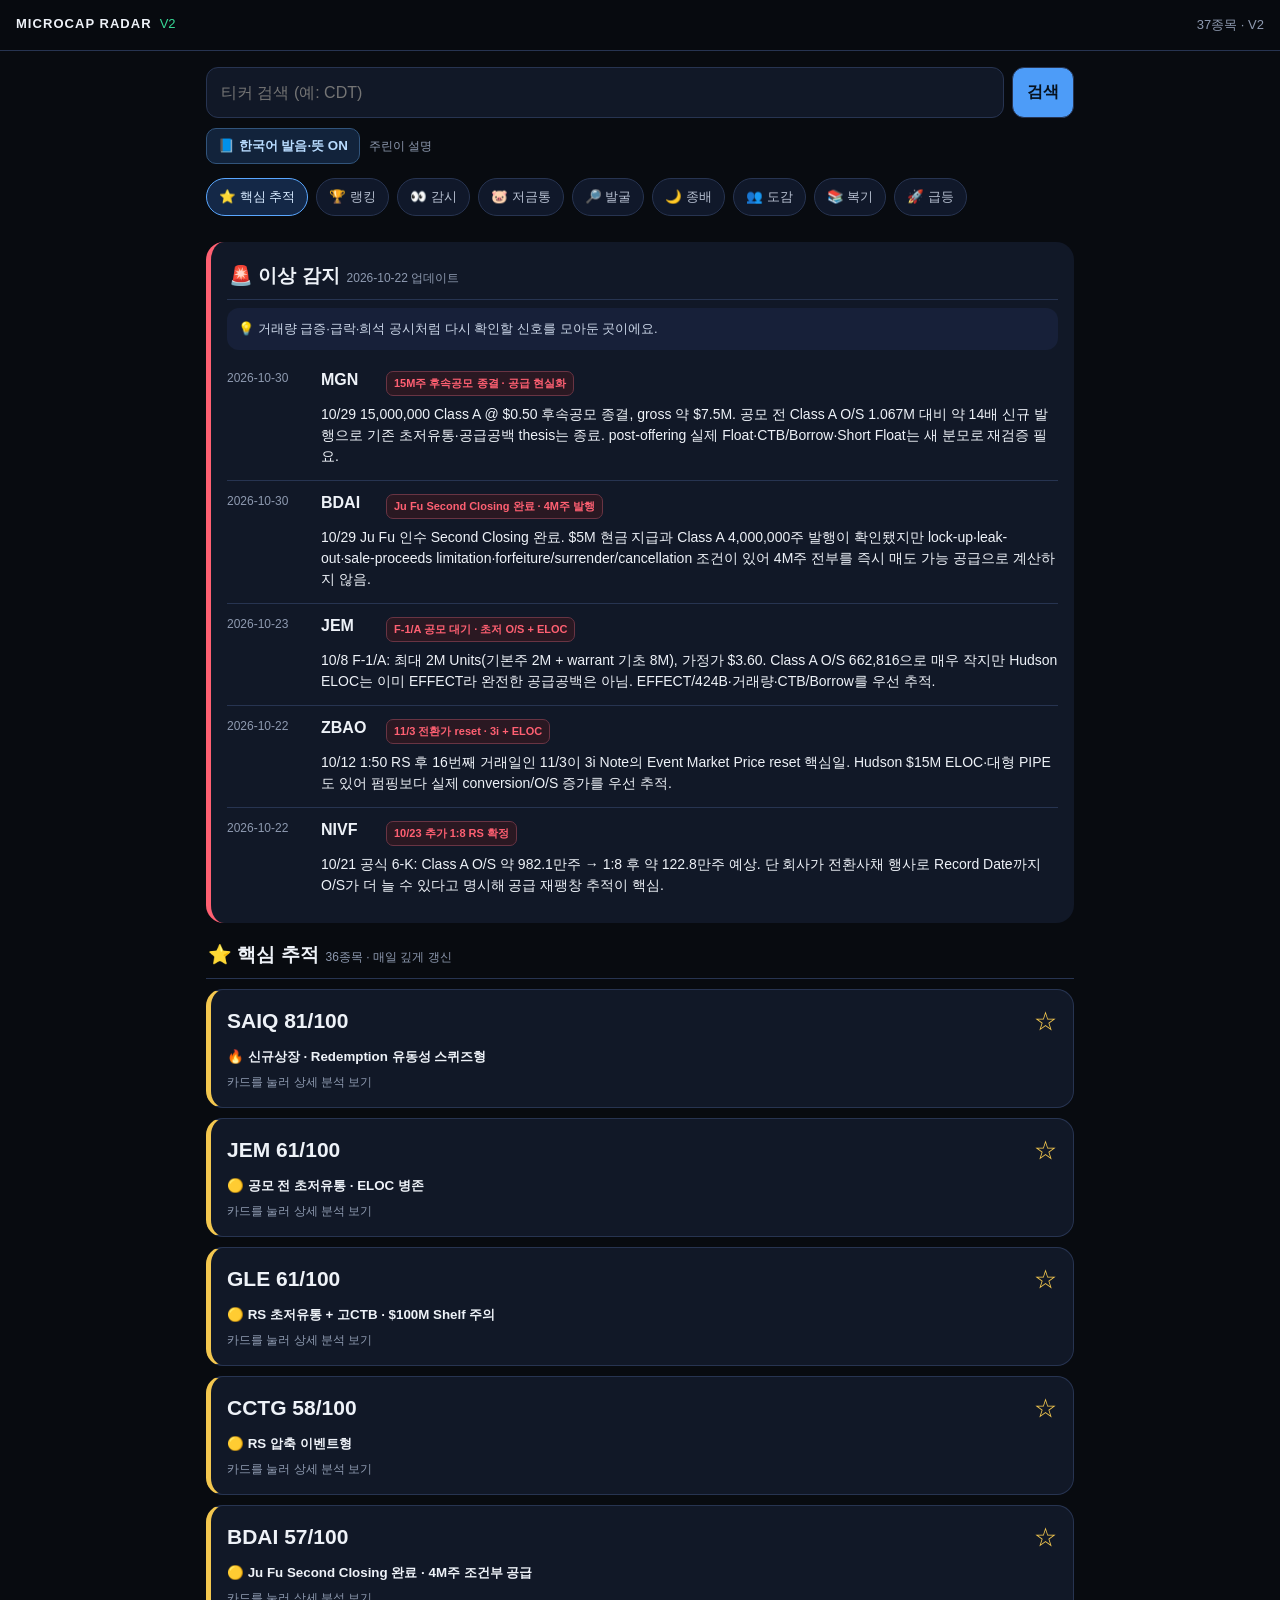
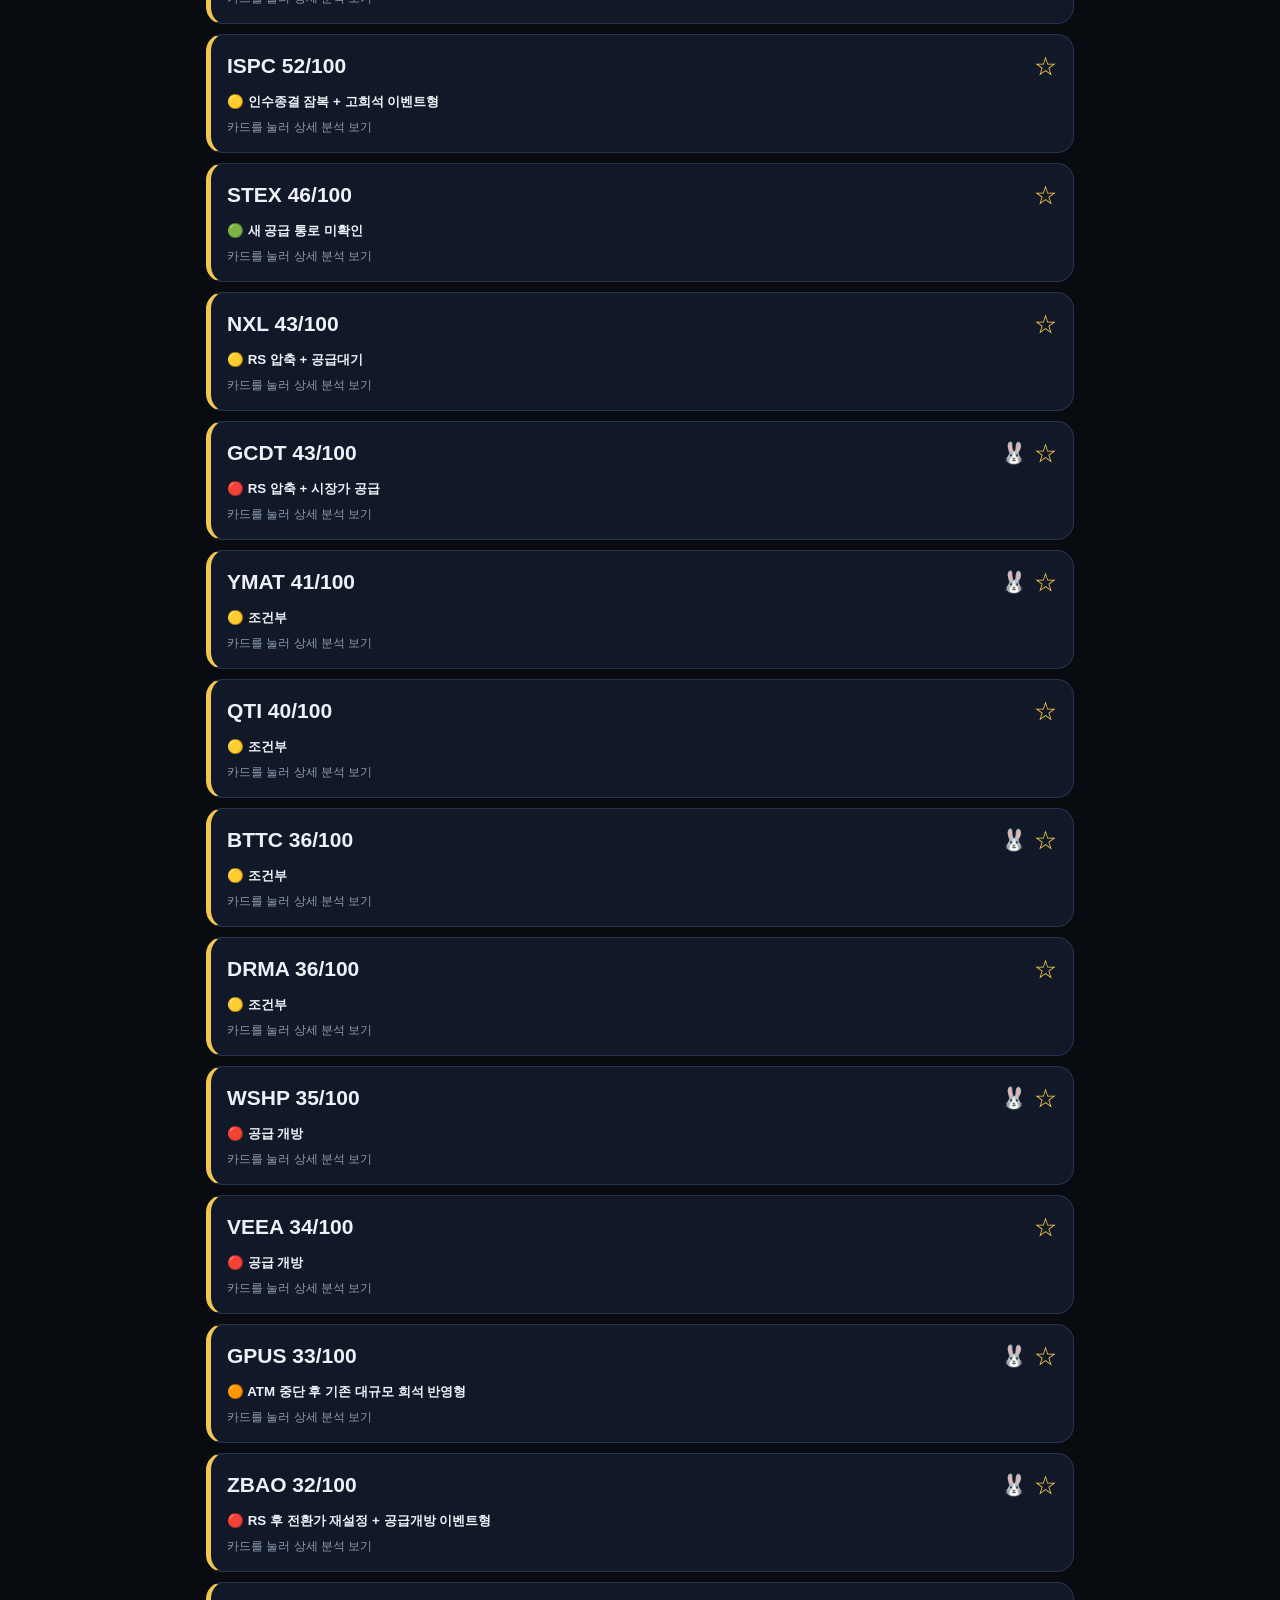
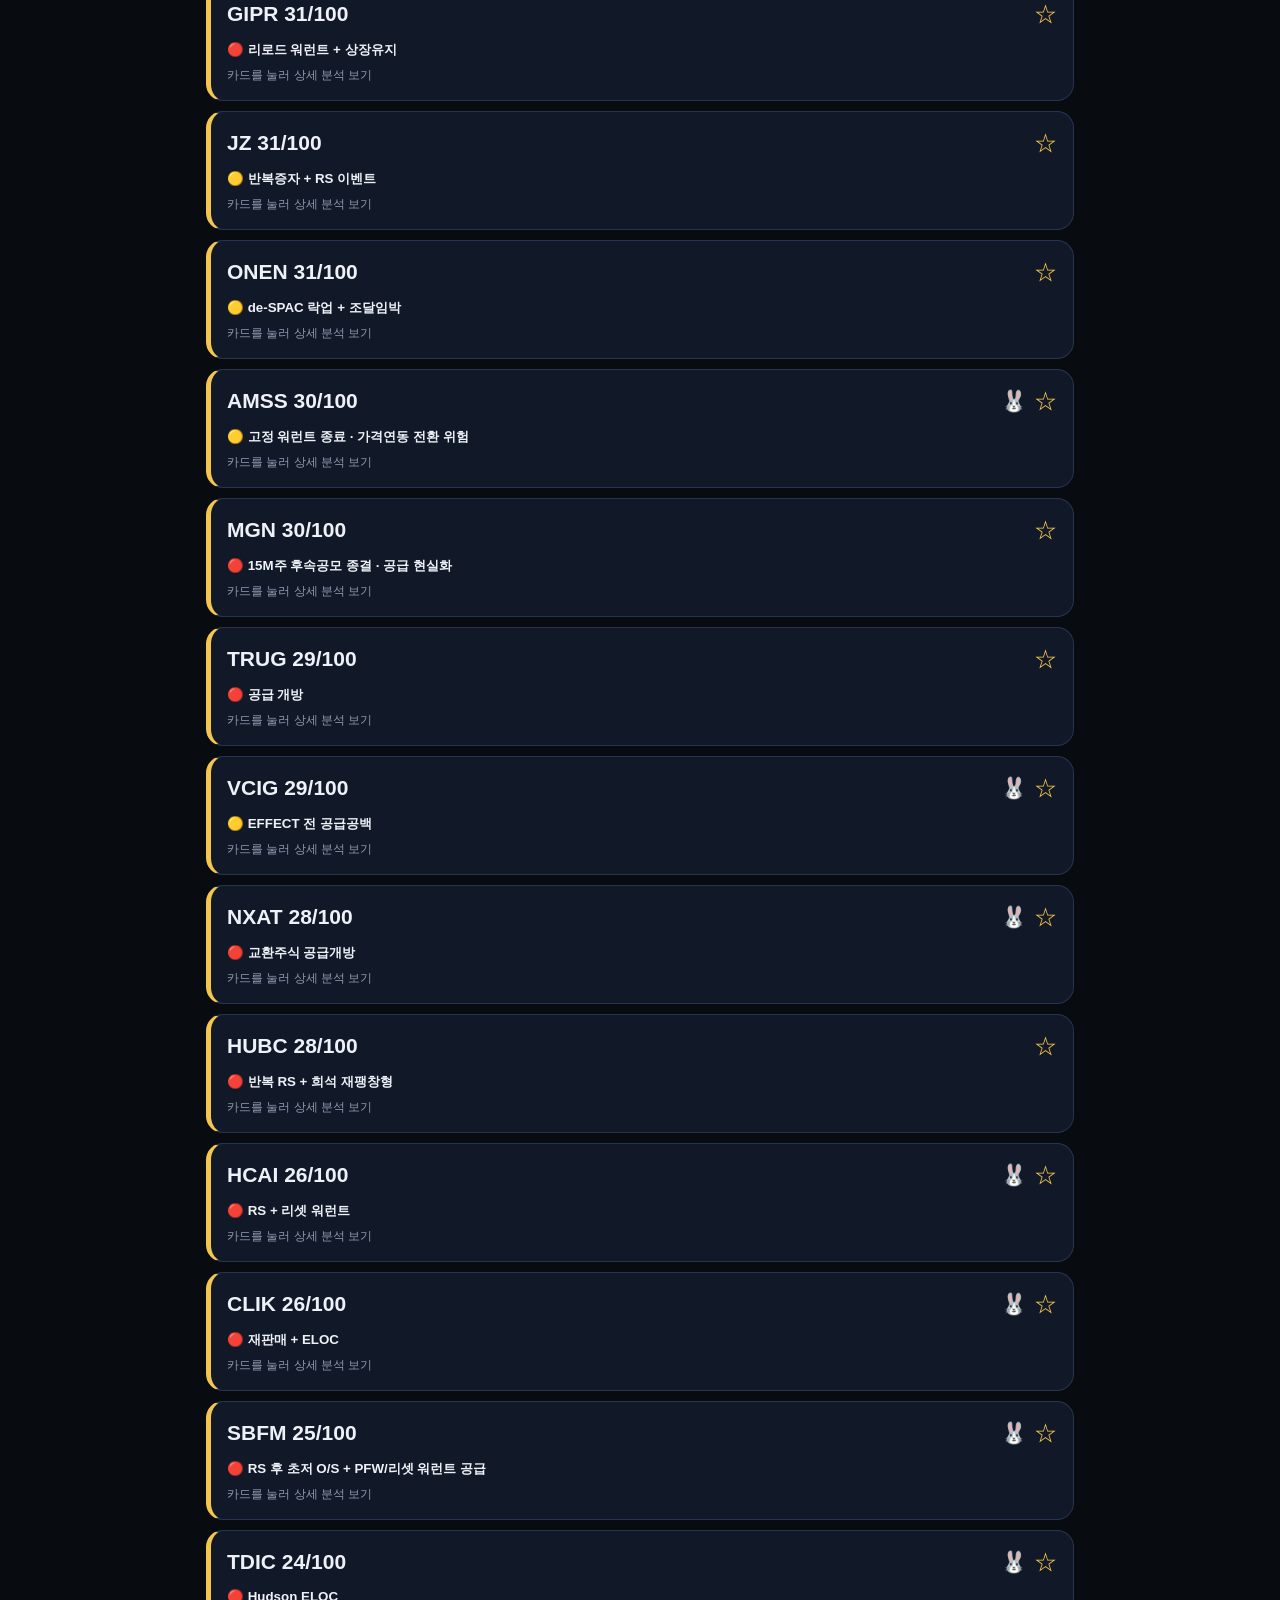
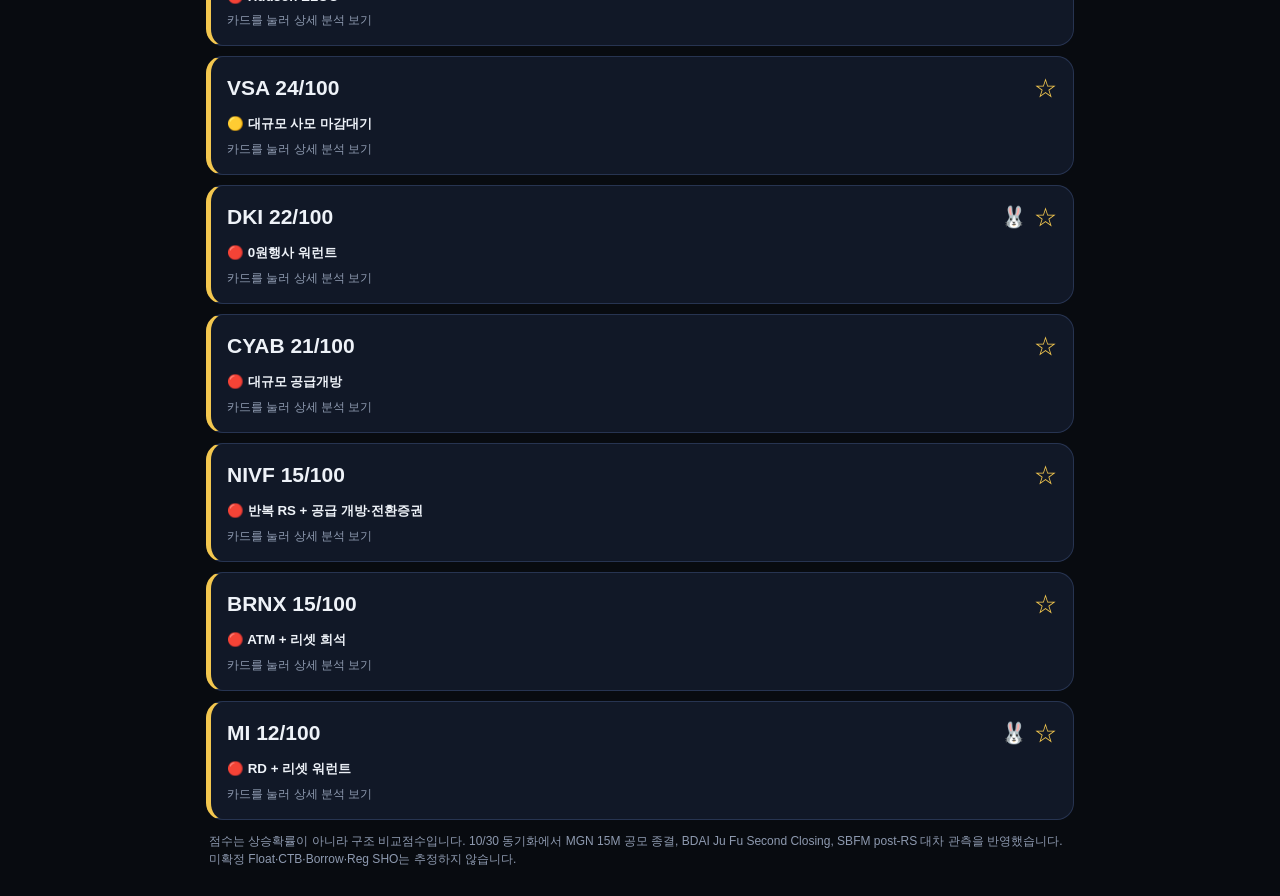
==== commit f4353c32: "Load separate spike capture tab" ====
--- a/v2/index.html
+++ b/v2/index.html
@@ -2,4 +2,4 @@
 <html lang="ko"><head><meta charset="utf-8"><meta name="viewport" content="width=device-width,initial-scale=1"><meta http-equiv="Cache-Control" content="no-cache, no-store, must-revalidate"><title>Microcap Radar V2</title><link rel="stylesheet" href="./app.css?v=20261023-77"></head>
 <body><header><div><b>MICROCAP RADAR</b><span class="v">V2</span></div><div id="status">데이터 로딩…</div></header>
 <main><section class="search"><input id="q" autocomplete="off" placeholder="티커 검색 (예: CDT)"><button id="go">검색</button></section><section class="tools"><button type="button" id="learnToggle" class="learnToggle" aria-pressed="true">📘 한국어 발음·뜻 ON</button><span>주린이 설명</span></section><nav id="tabs"></nav><section id="view"><div class="empty">데이터 로딩…</div></section></main>
-<script src="./gle-v74.js?v=20261023-77"></script><script src="./app.js?v=20261023-77"></script><script src="./gle-beginner-v75.js?v=20261023-77"></script><script src="./gle-tracker-v76.js?v=20261023-77"></script><script src="./stock-tracker-v77.js?v=20261023-77"></script><script src="./discovery-v50.js?v=20261023-77"></script><script src="./discovery-august-v51.js?v=20261023-77"></script><script src="./discovery-july-v52.js?v=20261023-77"></script><script src="./supply-v20.js?v=20261023-77"></script><script src="./review-latest-v26.js?v=20261105-1"></script><script src="./review-framework-v47.js?v=20261023-77"></script><script src="./review-pattern-master-v55.js?v=20261023-77"></script><script src="./review-april-v71.js?v=20261023-77"></script><script src="./review-daily-v73.js?v=20261023-77"></script><script src="./review-collapsed-v64.js?v=20261023-77"></script><script src="./home.js?v=20261023-77"></script><script src="./rankings.js?v=20261023-77"></script><script src="./closing.js?v=20261023-77"></script><script src="./piggy.js?v=20261023-77"></script><script src="./watch.js?v=20261023-77"></script><script src="./remove-memo-v40.js?v=20261023-77"></script><script src="./short-latest-v46.js?v=20261023-77"></script></body></html>+<script src="./gle-v74.js?v=20261023-77"></script><script src="./app.js?v=20261023-77"></script><script src="./gle-beginner-v75.js?v=20261023-77"></script><script src="./gle-tracker-v76.js?v=20261023-77"></script><script src="./stock-tracker-v77.js?v=20261023-77"></script><script src="./discovery-v50.js?v=20261023-77"></script><script src="./discovery-august-v51.js?v=20261023-77"></script><script src="./discovery-july-v52.js?v=20261023-77"></script><script src="./supply-v20.js?v=20261023-77"></script><script src="./review-latest-v26.js?v=20261105-1"></script><script src="./review-framework-v47.js?v=20261023-77"></script><script src="./review-pattern-master-v55.js?v=20261023-77"></script><script src="./review-april-v71.js?v=20261023-77"></script><script src="./review-daily-v73.js?v=20261023-77"></script><script src="./review-collapsed-v64.js?v=20261023-77"></script><script src="./home.js?v=20261023-77"></script><script src="./rankings.js?v=20261023-77"></script><script src="./closing.js?v=20261023-77"></script><script src="./piggy.js?v=20261023-77"></script><script src="./watch.js?v=20261023-77"></script><script src="./remove-memo-v40.js?v=20261023-77"></script><script src="./short-latest-v46.js?v=20261023-77"></script><script src="./spike.js?v=20261110-1"></script></body></html>
